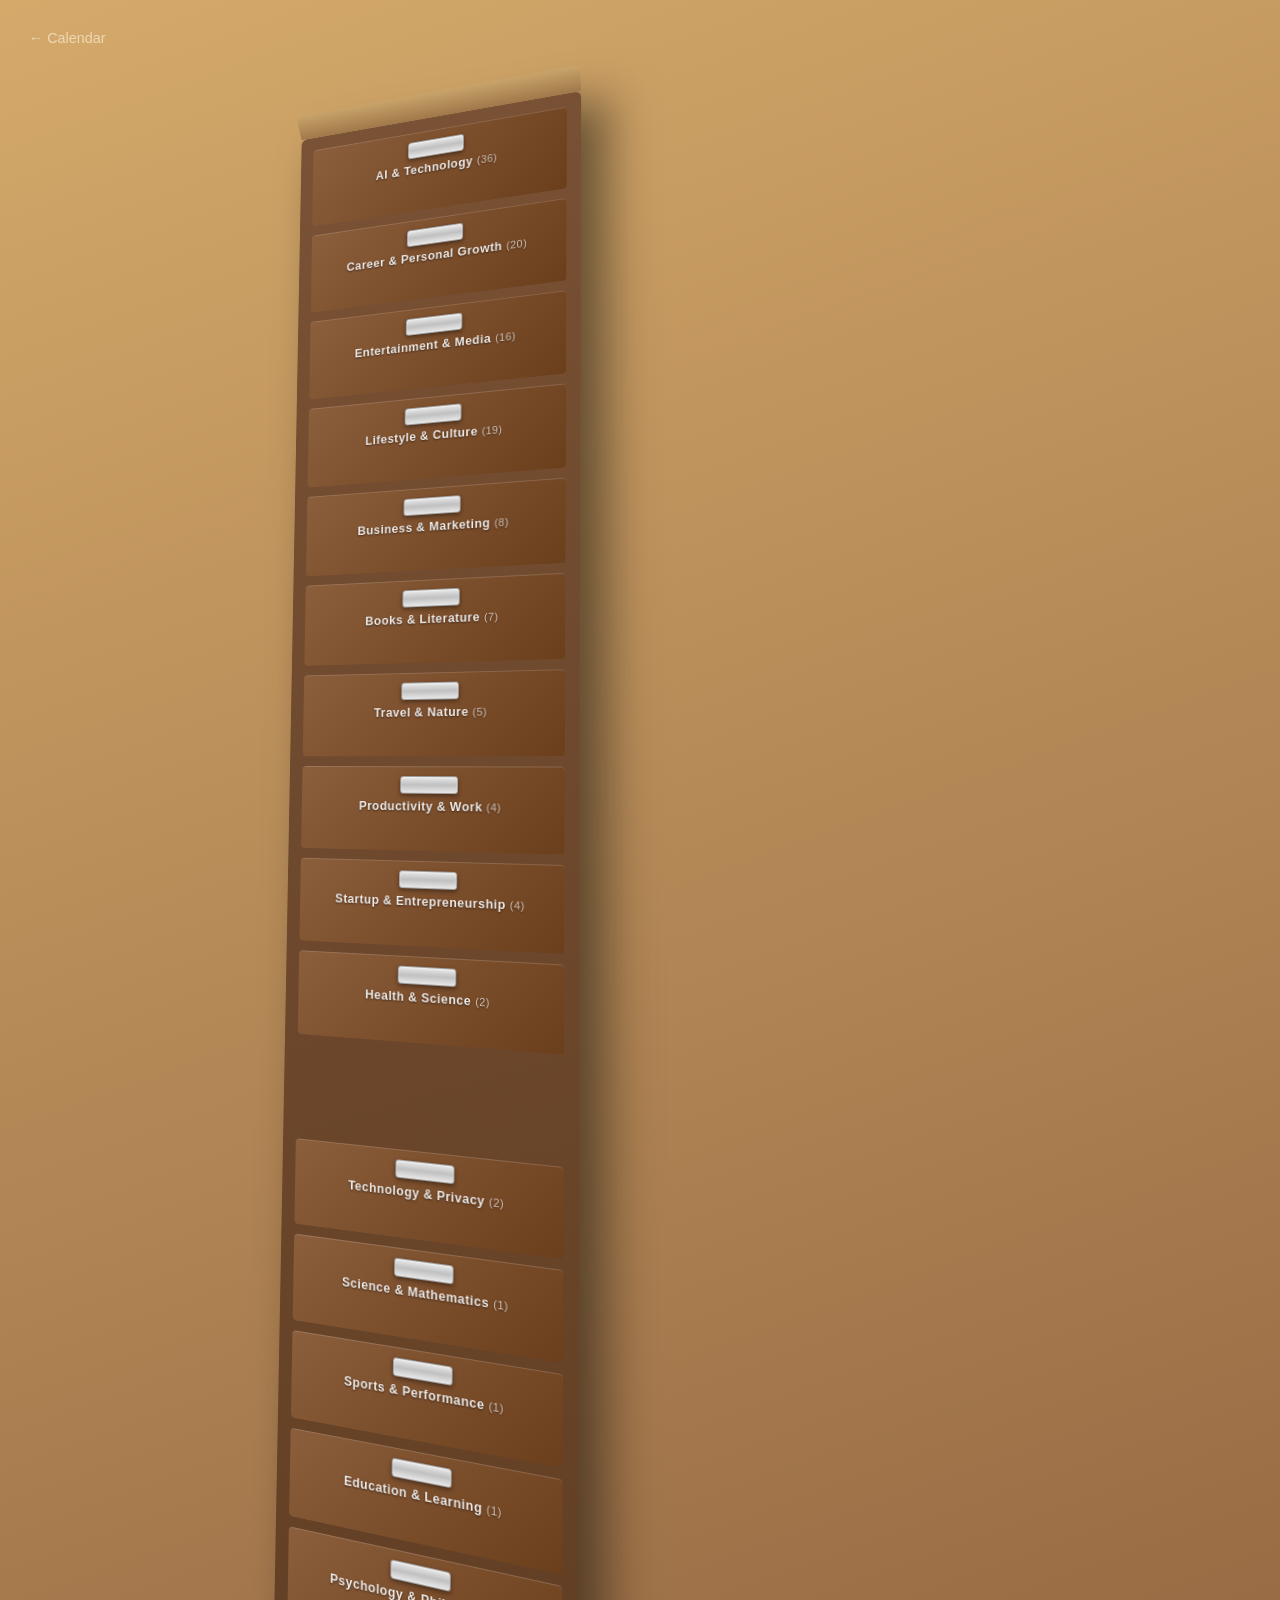
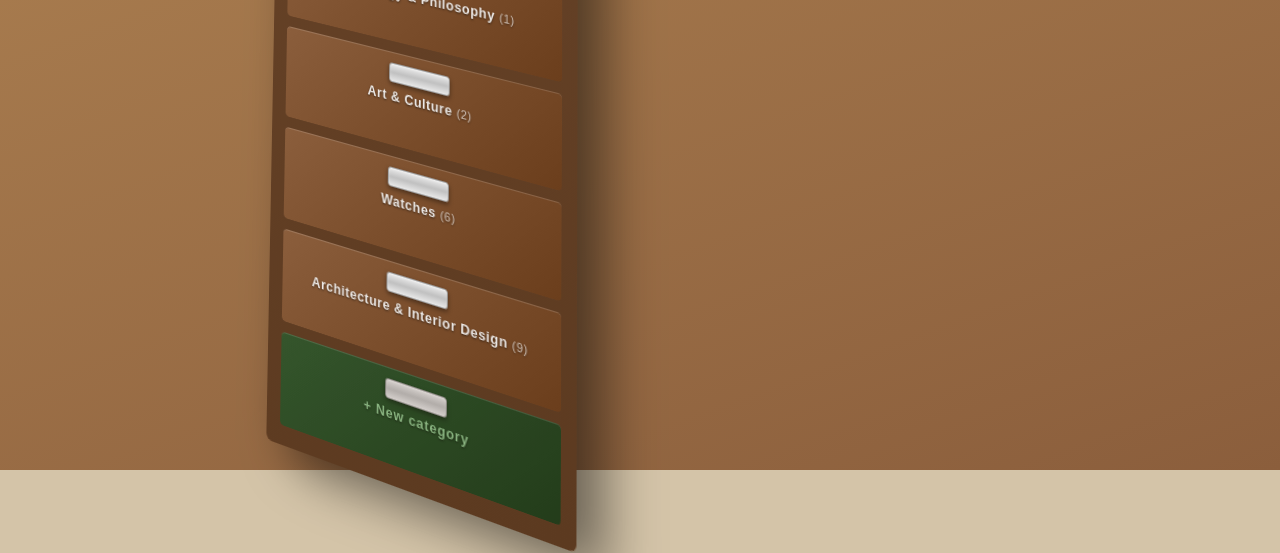
==== categories.html @ a9f4b79a "added 3 new features: new cabinet, cabinet name change, and drag-and-drop cabinets" ====
<!DOCTYPE html>
<html lang="en">
<head>
  <meta charset="UTF-8">
  <meta name="viewport" content="width=device-width, initial-scale=1.0">
  <title>Bookmarks — Categories</title>
  <link rel="stylesheet" href="style.css">
</head>
<body class="categories-view">

  <div class="desk desk--categories">

    <div class="cat-top-bar">
      <a class="cat-back-link" href="index.html">&#8592; Calendar</a>
      <button class="cat-save-btn" id="catSaveBtn" style="display:none">
        &#8681; Save categories.js
      </button>
    </div>

    <div class="cat-layout" id="catLayout">

      <!-- 3D File Cabinet -->
      <div class="cabinet-scene">
        <div class="cabinet" id="cabinet">
          <div class="cabinet-top"></div>
          <!-- Drawers injected by JS -->
        </div>
      </div>

      <!-- Right panel -->
      <div class="cat-panel" id="catPanel">
        <div class="cat-panel-empty" id="catPanelEmpty">&#8592; Select a category</div>
        <div id="catPanelContent" style="display:none">
          <div class="cat-cards" id="catCards"></div>
        </div>
      </div>

    </div>

  </div>

  <script src="categories.js" onerror="window._catLoadError=true"></script>
  <script>
    const CATS = window.BOOKMARK_CATEGORIES || null;

    // ── No data state ─────────────────────────────────────────────────────────
    if (!CATS || window._catLoadError) {
      document.getElementById("catLayout").innerHTML = `
        <div style="display:flex;flex-direction:column;align-items:center;justify-content:center;
                    gap:1rem;color:#F5E6C8;font-family:Georgia,serif;text-align:center;padding:3rem;">
          <div style="font-size:3rem;opacity:0.5;">&#128193;</div>
          <p style="font-size:1.1rem;">No categories found.</p>
          <p style="font-size:0.85rem;font-family:Arial,sans-serif;color:rgba(245,230,200,0.6);">
            Run <code style="background:rgba(0,0,0,0.25);padding:2px 6px;border-radius:3px;">python3 categorize_bookmarks.py</code>
            to generate categories.js
          </p>
        </div>`;
    } else {
      init();
    }

    function init() {
      const cabinet   = document.getElementById("cabinet");
      const panel     = document.getElementById("catPanel");
      const cardsEl   = document.getElementById("catCards");
      const contentEl = document.getElementById("catPanelContent");

      let currentCat = null;
      let dragState  = null; // { type: 'card'|'drawer', sourceCategory, dropSucceeded, [tweetId] }
      let hasMoves   = false;

      const saveBtn = document.getElementById("catSaveBtn");
      saveBtn.addEventListener("click", downloadCategories);

      // ── Update drawer count label ─────────────────────────────────────────────
      function updateDrawerCount(catName) {
        cabinet.querySelectorAll(".drawer").forEach(d => {
          if (d.dataset.cat === catName) {
            const el = d.querySelector(".drawer-count");
            if (el) el.textContent = `(${CATS[catName].length})`;
          }
        });
      }

      // ── Select a category ────────────────────────────────────────────────────
      function selectCategory(cat, clickedDrawer) {
        document.querySelectorAll(".drawer").forEach(d => d.classList.remove("open"));
        clickedDrawer.classList.add("open");
        currentCat = cat;
        panel.classList.add("visible");
        document.getElementById("catPanelEmpty").style.display = "none";
        contentEl.style.display      = "flex";
        contentEl.style.flexDirection = "column";
        renderCards();
      }

      // ── Render all tweet cards ───────────────────────────────────────────────
      function renderCards() {
        const tweets = CATS[currentCat] || [];
        cardsEl.innerHTML = "";
        cardsEl.scrollTop = 0;

        tweets.forEach(tweet => {
          const card = document.createElement("div");
          card.className = "cat-card";
          card.setAttribute("draggable", "true");

          card.addEventListener("dragstart", e => {
            const rect  = card.getBoundingClientRect();
            const scale = 0.25;

            const ghost = document.createElement("div");
            ghost.style.cssText = `position:fixed;top:-9999px;left:0;` +
              `width:${rect.width * scale}px;height:${rect.height * scale}px;` +
              `overflow:hidden;border-radius:6px;border-left:3px solid #C0392B;` +
              `background:#F5F0E8;pointer-events:none;`;
            const ghostInner = card.cloneNode(true);
            ghostInner.style.cssText = `transform:scale(${scale});transform-origin:top left;` +
              `width:${rect.width}px;height:${rect.height}px;`;
            ghost.appendChild(ghostInner);
            document.body.appendChild(ghost);
            e.dataTransfer.setDragImage(ghost, rect.width * scale / 2, rect.height * scale / 2);

            dragState = { type: "card", tweetId: tweet.id, sourceCategory: currentCat, dropSucceeded: false };
            e.dataTransfer.effectAllowed = "move";
            e.dataTransfer.setData("text/plain", tweet.id);

            setTimeout(() => {
              document.body.removeChild(ghost);
              card.style.height   = rect.height + "px";
              card.style.overflow = "hidden";
              card.getBoundingClientRect(); // force reflow
              card.style.transition = "height 0.25s ease, opacity 0.2s ease, padding 0.25s ease";
              card.style.height   = "0";
              card.style.opacity  = "0";
              card.style.padding  = "0";
            }, 0);
          });

          card.addEventListener("dragend", () => {
            cabinet.querySelectorAll(".drawer").forEach(d => d.classList.remove("drag-over"));
            if (dragState && dragState.type === "card" && !dragState.dropSucceeded) {
              const savedScroll = cardsEl.scrollTop;
              renderCards();
              cardsEl.scrollTop = savedScroll;
            }
            dragState = null;
          });

          // Author line
          const author = document.createElement("div");
          author.className = "cat-card-author";
          author.innerHTML =
            `<strong>${escHtml(tweet.author_name)}</strong> &middot; ` +
            `${escHtml(tweet.author_handle)} &middot; ${formatDate(tweet._date)}`;
          card.appendChild(author);

          // Tweet text
          const text = document.createElement("div");
          text.className = "cat-card-text";
          text.textContent = tweet.text;
          card.appendChild(text);

          // Media (images / videos / GIFs)
          if (tweet.images && tweet.images.length > 0) {
            const mediaDiv = document.createElement("div");
            mediaDiv.className = "cat-card-images";

            tweet.images.slice(0, 2).forEach(img => {
              const wrapper = document.createElement("div");
              wrapper.className = "cat-card-media-wrapper";

              if (img.type !== "photo" && img.video_url) {
                const video = document.createElement("video");
                video.src       = img.video_url;
                if (img.url) video.poster = img.url;
                video.muted     = true;
                video.loop      = true;
                video.playsInline = true;
                video.autoplay  = true;
                video.addEventListener("mouseenter", () => { video.muted = false; });
                video.addEventListener("mouseleave", () => { video.muted = true; });
                wrapper.appendChild(video);

                const hint = document.createElement("div");
                hint.className   = "cat-card-video-hint";
                hint.textContent = img.type === "animated_gif"
                  ? "GIF \u25B6 hover for audio"
                  : "\u25B6 hover for audio";
                wrapper.appendChild(hint);
              } else {
                const imgEl = document.createElement("img");
                imgEl.src     = img.url;
                imgEl.alt     = "";
                imgEl.loading = "lazy";
                wrapper.appendChild(imgEl);
              }

              mediaDiv.appendChild(wrapper);
            });

            card.appendChild(mediaDiv);
          }

          // Footer: stats + link
          const footer = document.createElement("div");
          footer.className = "cat-card-footer";

          const stats = document.createElement("span");
          stats.textContent =
            `\u2665 ${(tweet.like_count || 0).toLocaleString()}  ` +
            `\uD83D\uDD16 ${(tweet.bookmark_count || 0).toLocaleString()}`;

          const link = document.createElement("a");
          link.className   = "cat-card-link";
          link.href        = tweet.url;
          link.target      = "_blank";
          link.rel         = "noopener noreferrer";
          link.textContent = "View on X \u2192";

          footer.appendChild(stats);
          footer.appendChild(link);
          card.appendChild(footer);
          cardsEl.appendChild(card);
        });
      }

      // ── Attach dblclick rename listener to a drawer label ────────────────────
      function attachLabelListeners(labelEl, drawer) {
        labelEl.addEventListener("dblclick", e => {
          e.stopPropagation();

          const input = document.createElement("input");
          input.className = "drawer-label-input";
          input.value = drawer.dataset.cat;
          labelEl.replaceWith(input);
          input.focus();
          input.select();

          let confirmed = false;

          function confirm() {
            if (confirmed) return;
            const newName = input.value.trim();
            if (!newName || newName === drawer.dataset.cat) { cancel(); return; }
            if (CATS[newName] !== undefined) {
              // Duplicate — shake and stay in edit mode
              input.style.animation = "none";
              input.getBoundingClientRect(); // force reflow to restart animation
              input.style.animation = "shake 0.3s ease";
              return;
            }
            confirmed = true;

            const oldName = drawer.dataset.cat;
            CATS[newName] = CATS[oldName];
            delete CATS[oldName];
            if (currentCat === oldName) currentCat = newName;
            drawer.dataset.cat = newName;

            const newLabel = document.createElement("div");
            newLabel.className = "drawer-label";
            newLabel.textContent = newName;
            const newCount = document.createElement("span");
            newCount.className = "drawer-count";
            newCount.textContent = `(${CATS[newName].length})`;
            newLabel.appendChild(newCount);
            input.replaceWith(newLabel);
            attachLabelListeners(newLabel, drawer);

            if (!hasMoves) { hasMoves = true; saveBtn.style.display = ""; }
          }

          function cancel() {
            if (confirmed) return;
            input.replaceWith(labelEl);
          }

          input.addEventListener("keydown", e => {
            if (e.key === "Enter")  { e.preventDefault(); confirm(); }
            if (e.key === "Escape") { e.preventDefault(); cancel(); }
          });
          input.addEventListener("blur", cancel);
        });
      }

      // ── Build a real drawer DOM node with all event listeners ─────────────────
      function buildDrawer(cat) {
        const drawer = document.createElement("div");
        drawer.className  = "drawer";
        drawer.dataset.cat = cat;

        const front = document.createElement("div");
        front.className = "drawer-front";

        const handle = document.createElement("div");
        handle.className = "drawer-handle";
        handle.setAttribute("draggable", "true");

        const label = document.createElement("div");
        label.className  = "drawer-label";
        label.textContent = cat;

        const countEl = document.createElement("span");
        countEl.className   = "drawer-count";
        countEl.textContent = `(${CATS[cat].length})`;
        label.appendChild(countEl);

        front.appendChild(handle);
        front.appendChild(label);

        const inner = document.createElement("div");
        inner.className = "drawer-inner";

        drawer.appendChild(front);
        drawer.appendChild(inner);

        // Click opens panel (ignore clicks that originate on the handle)
        drawer.addEventListener("click", e => {
          if (e.target === handle) return;
          selectCategory(drawer.dataset.cat, drawer);
        });

        // ── Handle drag: initiate drawer merge ──
        handle.addEventListener("dragstart", e => {
          e.stopPropagation();
          dragState = { type: "drawer", sourceCategory: drawer.dataset.cat, dropSucceeded: false };
          e.dataTransfer.effectAllowed = "move";
          e.dataTransfer.setData("text/plain", drawer.dataset.cat);
        });

        handle.addEventListener("dragend", () => {
          cabinet.querySelectorAll(".drawer").forEach(d => d.classList.remove("drag-over"));
          dragState = null;
        });

        // ── Dragover: highlight target (card refile or drawer merge) ──
        drawer.addEventListener("dragover", e => {
          if (!dragState) return;
          if (drawer.classList.contains("drawer-add")) return;
          if (dragState.sourceCategory === drawer.dataset.cat) return;
          e.preventDefault();
          e.dataTransfer.dropEffect = "move";
          drawer.classList.add("drag-over");
        });

        drawer.addEventListener("dragleave", e => {
          if (!drawer.contains(e.relatedTarget)) {
            drawer.classList.remove("drag-over");
          }
        });

        // ── Drop: handle both card refile and drawer merge ──
        drawer.addEventListener("drop", e => {
          e.preventDefault();
          drawer.classList.remove("drag-over");
          if (!dragState) return;
          if (drawer.classList.contains("drawer-add")) return;
          const targetCat = drawer.dataset.cat;
          if (dragState.sourceCategory === targetCat) return;

          if (dragState.type === "drawer") {
            // ── Drawer merge ──────────────────────────────────────────────────
            dragState.dropSucceeded = true;
            const src = dragState.sourceCategory;

            CATS[targetCat].push(...CATS[src]);
            CATS[targetCat].sort((a, b) => (b.like_count || 0) - (a.like_count || 0));
            delete CATS[src];

            // Remove source drawer from DOM
            cabinet.querySelectorAll(".drawer").forEach(d => {
              if (d.dataset.cat === src) d.remove();
            });

            updateDrawerCount(targetCat);

            if (currentCat === src) {
              selectCategory(targetCat, drawer);
            } else if (currentCat === targetCat) {
              renderCards();
            }

            if (!hasMoves) { hasMoves = true; saveBtn.style.display = ""; }
            return;
          }

          // ── Card refile ───────────────────────────────────────────────────
          dragState.dropSucceeded = true;
          if (!hasMoves) { hasMoves = true; saveBtn.style.display = ""; }

          const { tweetId, sourceCategory } = dragState;

          const srcIdx = CATS[sourceCategory].findIndex(t => t.id === tweetId);
          if (srcIdx === -1) return;
          const [tweet] = CATS[sourceCategory].splice(srcIdx, 1);

          const insertIdx = CATS[targetCat].findIndex(t => (t.like_count || 0) < (tweet.like_count || 0));
          if (insertIdx === -1) {
            CATS[targetCat].push(tweet);
          } else {
            CATS[targetCat].splice(insertIdx, 0, tweet);
          }

          updateDrawerCount(sourceCategory);
          updateDrawerCount(targetCat);

          if (currentCat === sourceCategory) {
            if (CATS[sourceCategory].length === 0) {
              panel.classList.remove("visible");
              document.getElementById("catPanelEmpty").style.display = "";
              contentEl.style.display = "none";
              currentCat = null;
              cabinet.querySelectorAll(".drawer").forEach(d => d.classList.remove("open"));
            } else {
              const savedScroll = cardsEl.scrollTop;
              renderCards();
              cardsEl.scrollTop = savedScroll;
            }
          }
        });

        // Rename on double-click
        attachLabelListeners(label, drawer);

        return drawer;
      }

      // ── Activate a + drawer into editing mode ─────────────────────────────────
      function activateAddDrawer(drawer) {
        const front         = drawer.querySelector(".drawer-front");
        const existingLabel = front.querySelector(".drawer-label");

        const input = document.createElement("input");
        input.className   = "drawer-label-input";
        input.placeholder = "Category name\u2026";
        existingLabel.replaceWith(input);

        // Append a fresh + drawer below so there's always one at the bottom
        createAddDrawer();

        input.focus();

        let done = false;

        function confirmAdd() {
          if (done) return;
          const name = input.value.trim();
          if (!name) { cancelAdd(); return; }
          if (CATS[name] !== undefined) {
            input.style.animation = "none";
            input.getBoundingClientRect();
            input.style.animation = "shake 0.3s ease";
            return;
          }
          done = true;
          CATS[name] = [];
          const realDrawer = buildDrawer(name);
          cabinet.insertBefore(realDrawer, drawer);
          drawer.remove();
          if (!hasMoves) { hasMoves = true; saveBtn.style.display = ""; }
        }

        function cancelAdd() {
          if (done) return;
          done = true;
          drawer.remove();
          // The fresh + drawer appended above remains as the sole + at the bottom
        }

        input.addEventListener("keydown", e => {
          if (e.key === "Enter")  { e.preventDefault(); confirmAdd(); }
          if (e.key === "Escape") { e.preventDefault(); cancelAdd(); }
        });
        input.addEventListener("blur", () => {
          if (input.value.trim() === "") cancelAdd();
          // Non-empty blur keeps editing state alive
        });
      }

      // ── Create a + drawer and append to cabinet ───────────────────────────────
      function createAddDrawer() {
        const drawer = document.createElement("div");
        drawer.className = "drawer drawer-add";

        const front = document.createElement("div");
        front.className = "drawer-front";

        const handle = document.createElement("div");
        handle.className = "drawer-handle";

        const label = document.createElement("div");
        label.className   = "drawer-label";
        label.textContent = "+ New category";

        front.appendChild(handle);
        front.appendChild(label);

        const inner = document.createElement("div");
        drawer.appendChild(front);
        drawer.appendChild(inner);

        cabinet.appendChild(drawer);

        drawer.addEventListener("click", () => activateAddDrawer(drawer));
        return drawer;
      }

      // ── Build all initial drawers ─────────────────────────────────────────────
      Object.keys(CATS).forEach(cat => {
        cabinet.appendChild(buildDrawer(cat));
      });

      // ── Add the initial + drawer at the bottom ────────────────────────────────
      createAddDrawer();

    } // end init()

    // ── Download categories.js ────────────────────────────────────────────────
    function downloadCategories() {
      const json    = JSON.stringify(CATS, null, 2);
      const content = "// Auto-generated by categorize_bookmarks.py \u2014 do not edit manually.\nwindow.BOOKMARK_CATEGORIES = " + json + ";\n";
      const blob    = new Blob([content], { type: "application/javascript" });
      const url     = URL.createObjectURL(blob);
      const a       = document.createElement("a");
      a.href     = url;
      a.download = "categories.js";
      a.click();
      URL.revokeObjectURL(url);
    }

    // ── Utilities ─────────────────────────────────────────────────────────────
    function escHtml(str) {
      return String(str)
        .replace(/&/g, "&amp;")
        .replace(/</g, "&lt;")
        .replace(/>/g, "&gt;")
        .replace(/"/g, "&quot;");
    }

    function formatDate(dateStr) {
      if (!dateStr) return "";
      const [y, m, d] = dateStr.split("-").map(Number);
      return new Date(y, m - 1, d).toLocaleDateString("en-US", {
        month: "short", day: "numeric", year: "numeric"
      });
    }
  </script>

</body>
</html>
---- style.css ----
:root {
  --bg-page:        #D4C4A8;
  --bg-calendar:    #F5F0E8;
  --header-red:     #C0392B;
  --tile-normal:    #F5E6C8;
  --tile-hover:     #E8943A;
  --separator-gold: #D4A843;
  --text-primary:   #3D2B1F;
  --text-light:     #FFFFFF;
  --text-muted:     #8B7355;
}

*, *::before, *::after {
  box-sizing: border-box;
  margin: 0;
  padding: 0;
}

body {
  background-color: var(--bg-page);
  font-family: Georgia, 'Times New Roman', Times, serif;
  color: var(--text-primary);
  padding: 2rem;
  min-height: 100vh;
}

/* ── Desk view overrides (index.html only) ── */
body.desk-view {
  padding: 0;
  overflow: hidden;
  height: 100vh;
}

.desk {
  width: 100%;
  height: 100vh;
  background: linear-gradient(160deg, #D4A96A 0%, #8B5E3C 100%);
  display: flex;
  flex-direction: column;
  align-items: center;
  justify-content: center;
  gap: 1.5rem;
}

/* ── 3D perspective container ── */
.calendar-scene {
  perspective: 900px;
  perspective-origin: 50% -20%;
}

/* ── Tilted calendar face ── */
.calendar-face {
  transform: rotateX(18deg);
  transform-origin: bottom center;
  position: relative;
  width: 560px;
  box-shadow: 0 40px 80px rgba(0,0,0,0.45), 0 8px 20px rgba(0,0,0,0.3);
  border-radius: 4px 4px 8px 8px;
}

/* Desk shadow beneath card */
.calendar-face::after {
  content: '';
  position: absolute;
  bottom: -30px;
  left: 5%;
  width: 90%;
  height: 30px;
  background: radial-gradient(ellipse, rgba(0,0,0,0.35) 0%, transparent 70%);
  filter: blur(8px);
  pointer-events: none;
}

/* ── Month navigation ── */
.month-nav {
  display: flex;
  align-items: center;
  gap: 2rem;
  color: #F5E6C8;
  font-family: Georgia, serif;
  font-size: 1.1rem;
  letter-spacing: 0.04em;
}

.month-nav button {
  background: none;
  border: none;
  color: #F5E6C8;
  font-size: 1.8rem;
  cursor: pointer;
  opacity: 0.8;
  transition: opacity 0.15s;
  line-height: 1;
  padding: 0 0.25rem;
}

.month-nav button:hover {
  opacity: 1;
}

/* ── Page title ── */
.page-title {
  text-align: center;
  color: var(--header-red);
  font-size: 2.2rem;
  font-weight: bold;
  letter-spacing: 0.03em;
  margin-bottom: 2rem;
}

/* ── 12-month grid ── */
.calendar-grid {
  display: grid;
  grid-template-columns: repeat(4, 1fr);
  gap: 1.5rem;
  max-width: 1200px;
  margin: 0 auto;
}

@media (max-width: 900px) {
  .calendar-grid {
    grid-template-columns: repeat(3, 1fr);
  }
}

@media (max-width: 600px) {
  .calendar-grid {
    grid-template-columns: repeat(2, 1fr);
  }
}

/* ── Month card ── */
.month-card {
  background-color: var(--bg-calendar);
  border-radius: 4px 4px 6px 6px;
  box-shadow: 0 2px 8px rgba(61, 43, 31, 0.18), 0 1px 3px rgba(61, 43, 31, 0.12);
  display: flex;
  flex-direction: column;
}

/* ── Spiral rings strip ── */
.month-rings {
  background-color: var(--bg-page);
  display: flex;
  justify-content: space-evenly;
  align-items: center;
  padding: 10px 12px;
  border-radius: 4px 4px 0 0;
}

.month-rings svg {
  flex-shrink: 0;
}

/* ── Month header ── */
.month-header {
  background-color: var(--header-red);
  color: var(--text-light);
  text-align: center;
  padding: 12px 4px;
  font-size: 1.4rem;
  font-weight: bold;
  letter-spacing: 0.06em;
  text-transform: uppercase;
}

/* ── Day-of-week row ── */
.dow-row {
  display: grid;
  grid-template-columns: repeat(7, 1fr);
  padding: 6px 4px 4px;
  border-bottom: 1.5px solid var(--separator-gold);
}

.dow-cell {
  text-align: center;
  font-size: 0.78rem;
  font-weight: bold;
  color: var(--text-muted);
  font-family: Arial, Helvetica, sans-serif;
  text-transform: uppercase;
  letter-spacing: 0.04em;
  padding: 3px 0;
}

/* ── Week rows ── */
.week-row {
  position: relative;
  display: grid;
  grid-template-columns: repeat(7, 1fr);
  gap: 3px;
  padding: 3px;
  border-top: 1.5px solid var(--separator-gold);
}

.week-row:first-of-type {
  border-top: none;
}

/* ── Day tiles ── */
.day-tile {
  position: relative;
  aspect-ratio: 1;
  background-color: var(--tile-normal);
  display: flex;
  flex-direction: column;
  align-items: center;
  justify-content: center;
  text-decoration: none;
  color: var(--text-primary);
  font-size: 1.1rem;
  font-family: Arial, Helvetica, sans-serif;
  border-radius: 2px;
  cursor: pointer;
  transition: background-color 0.18s ease, transform 0.12s ease, color 0.18s ease;
  -webkit-user-select: none;
  user-select: none;
}

.day-tile:not(.empty):hover {
  background-color: var(--tile-hover);
  color: var(--text-light);
  transform: scale(1.05);
  z-index: 1;
}

.day-tile:not(.empty):hover .bookmark-dot {
  background-color: var(--text-light);
}

.day-tile.today {
  background-color: var(--header-red);
  color: var(--text-light);
  font-weight: bold;
}

.day-tile.today .bookmark-dot {
  background-color: var(--text-light);
}

.day-tile.empty {
  background-color: transparent;
  pointer-events: none;
  cursor: default;
}

/* ── Bookmark density shading ── */
.day-tile.density-low {
  background-color: #E8D49A;
}

.day-tile.density-mid {
  background-color: #C9A84C;
}

.day-tile.density-high {
  background-color: #8B6914;
  color: var(--text-light);
}

/* ── Notification indicators ── */
.new-badge {
  position: absolute;
  top: 3px;
  right: 3px;
  background-color: var(--header-red);
  color: var(--text-light);
  font-size: 0.52rem;
  font-family: Arial, Helvetica, sans-serif;
  font-weight: bold;
  padding: 1px 3px;
  border-radius: 5px;
  line-height: 1.3;
  pointer-events: none;
  white-space: nowrap;
}

.seen-check {
  position: absolute;
  top: 3px;
  right: 4px;
  color: #27AE60;
  font-size: 0.65rem;
  font-family: Arial, Helvetica, sans-serif;
  font-weight: bold;
  pointer-events: none;
  line-height: 1;
}

/* Invert indicator colors on hover and today tiles */
.day-tile:not(.empty):hover .new-badge {
  background-color: var(--text-light);
  color: var(--header-red);
}

.day-tile:not(.empty):hover .seen-check,
.day-tile.today .seen-check {
  color: var(--text-light);
}

/* ── Bookmark dot ── */
.bookmark-dot {
  width: 4px;
  height: 4px;
  border-radius: 50%;
  background-color: var(--tile-hover);
  position: absolute;
  bottom: 3px;
  left: 50%;
  transform: translateX(-50%);
}

/* ══════════════════════════════════════
   Day view — stacked pages layout
   ══════════════════════════════════════ */

body.day-view {
  padding: 0;
  min-height: 100vh;
  overflow-y: auto;
}

/* Override .desk fixed height for day page */
.desk--day {
  height: auto;
  min-height: 100vh;
  padding: 0;
  gap: 0.75rem;
  position: relative; /* anchor for absolutely-positioned top bar */
}

/* ── Top bar: absolutely anchored to far left, out of flow ── */
.day-top-bar {
  position: absolute;
  top: 1.8rem;
  left: 1.8rem;
  display: flex;
  flex-direction: column;
  align-items: flex-start;
  gap: 0.5rem;
  max-width: 220px;
  z-index: 5;
}

.day-back-link {
  color: rgba(245, 230, 200, 0.8);
  font-family: Arial, Helvetica, sans-serif;
  font-size: 0.9rem;
  text-decoration: none;
  transition: color 0.15s;
}

.day-back-link:hover {
  color: #F5E6C8;
  text-decoration: underline;
}

.day-info {
  display: flex;
  flex-direction: column;
  align-items: flex-start;
  gap: 0.2rem;
}

.day-title {
  color: #F5E6C8;
  font-family: Georgia, serif;
  font-size: 1rem;
  letter-spacing: 0.03em;
  line-height: 1.35;
}

.day-count {
  color: rgba(245, 230, 200, 0.6);
  font-family: Arial, Helvetica, sans-serif;
  font-size: 0.8rem;
}

/* ── Stack row: arrows + page scene ── */
.stack-row {
  display: flex;
  align-items: center;
  gap: 1.5rem;
}

.stack-nav-btn {
  background: none;
  border: none;
  color: #F5E6C8;
  font-size: 2.5rem;
  cursor: pointer;
  opacity: 0.75;
  transition: opacity 0.15s;
  line-height: 1;
  padding: 0;
  flex-shrink: 0;
  position: relative;
  z-index: 20;
}

.stack-nav-btn:hover    { opacity: 1; }
.stack-nav-btn:focus    { outline: none; }
.stack-nav-btn:disabled { opacity: 0.2; cursor: default; }

/* ── Page scene container ── */
.page-scene {
  position: relative;
  width: 740px;
  height: 760px;
  overflow: visible;
  flex-shrink: 0;
}

/* ── Base page ── */
.page {
  position: absolute;
  width: 560px;
  height: 720px;
  border-radius: 6px 6px 4px 4px;
  right: 20px;
  top: 10px;
}

/* Subtle text-line decoration on back pages */
.page-back-1,
.page-back-2,
.page-back-3 {
  background-image: repeating-linear-gradient(
    transparent 0px,
    transparent 13px,
    rgba(255, 255, 255, 0.09) 13px,
    rgba(255, 255, 255, 0.09) 15px
  );
  background-position: 0 40px;
}

.page-back-3 {
  background-color: #5C1F10;
  transform: rotate(-15deg);
  transform-origin: bottom center;
  z-index: 1;
  box-shadow: 2px 6px 16px rgba(0, 0, 0, 0.35);
}

.page-back-2 {
  background-color: #8B3020;
  transform: rotate(-9deg);
  transform-origin: bottom center;
  z-index: 2;
  box-shadow: 2px 6px 16px rgba(0, 0, 0, 0.3);
}

.page-back-1 {
  background-color: #B84030;
  transform: rotate(-4deg);
  transform-origin: bottom center;
  z-index: 3;
  box-shadow: 2px 6px 16px rgba(0, 0, 0, 0.25);
}

/* ── Front page (active tweet) ── */
.page-front {
  background-color: #F5F0E8;
  z-index: 10;
  padding: 1.8rem 2rem;
  box-shadow: 0 16px 48px rgba(0, 0, 0, 0.45), 0 4px 16px rgba(0, 0, 0, 0.25);
  display: flex;
  flex-direction: column;
  overflow-y: auto;
}

/* ── Slide animations ── */
.page-front.slide-out-left  { animation: slideOutLeft  0.2s ease forwards; }
.page-front.slide-out-right { animation: slideOutRight 0.2s ease forwards; }
.page-front.slide-in-right  { animation: slideInRight  0.22s ease forwards; }
.page-front.slide-in-left   { animation: slideInLeft   0.22s ease forwards; }

@keyframes slideOutLeft  { to   { opacity: 0; transform: translateX(-28px); } }
@keyframes slideOutRight { to   { opacity: 0; transform: translateX(28px);  } }
@keyframes slideInRight  { from { opacity: 0; transform: translateX(28px);  } to { opacity: 1; transform: none; } }
@keyframes slideInLeft   { from { opacity: 0; transform: translateX(-28px); } to { opacity: 1; transform: none; } }

/* ── Tweet content ── */
.tweet-header {
  display: flex;
  justify-content: space-between;
  align-items: flex-start;
  padding-bottom: 0.7rem;
  margin-bottom: 0.7rem;
  border-bottom: 2px solid var(--separator-gold);
  flex-shrink: 0;
}

.tweet-author-name {
  font-size: 0.92rem;
  font-weight: bold;
  color: var(--text-primary);
  font-family: Georgia, serif;
}

.tweet-author-handle {
  font-size: 0.76rem;
  color: var(--text-muted);
  font-family: Arial, Helvetica, sans-serif;
  margin-top: 2px;
}

.tweet-time {
  font-size: 0.7rem;
  color: var(--text-muted);
  font-family: Arial, Helvetica, sans-serif;
  text-align: right;
  white-space: nowrap;
  margin-left: 1rem;
  flex-shrink: 0;
  line-height: 1.4;
}

.tweet-body {
  flex: 1;
  font-size: 0.9rem;
  line-height: 1.7;
  color: var(--text-primary);
  font-family: Georgia, serif;
  overflow-y: auto;
  margin-bottom: 0.7rem;
}

.tweet-body p {
  margin-bottom: 0.45rem;
}

.tweet-body p:last-child {
  margin-bottom: 0;
}

/* ── Tweet images ── */
.tweet-images {
  display: flex;
  flex-wrap: wrap;
  gap: 4px;
  margin-bottom: 0.7rem;
  flex-shrink: 0;
  border-radius: 6px;
  overflow: hidden;
}

.tweet-image-wrapper {
  position: relative;
  flex: 1 1 45%;
  min-width: 80px;
  max-height: 280px;
  overflow: hidden;
  background-color: var(--bg-page);
}

/* Single image: full width */
.tweet-images:has(.tweet-image-wrapper:only-child) .tweet-image-wrapper {
  flex: 1 1 100%;
  max-height: 420px;
}

.tweet-image {
  width: 100%;
  height: 100%;
  object-fit: cover;
  display: block;
}

.tweet-image-label {
  position: absolute;
  bottom: 5px;
  left: 5px;
  background: rgba(0, 0, 0, 0.6);
  color: #fff;
  font-size: 0.68rem;
  font-family: Arial, Helvetica, sans-serif;
  padding: 2px 6px;
  border-radius: 3px;
  pointer-events: none;
}

.tweet-video {
  width: 100%;
  height: 100%;
  object-fit: cover;
  display: block;
  cursor: pointer;
}

/* Play hint — fades out when video is hovered */
.tweet-video-hint {
  position: absolute;
  bottom: 5px;
  left: 5px;
  background: rgba(0, 0, 0, 0.55);
  color: #fff;
  font-size: 0.72rem;
  font-family: Arial, Helvetica, sans-serif;
  padding: 2px 8px;
  border-radius: 3px;
  pointer-events: none;
  transition: opacity 0.2s;
}

.tweet-image-wrapper:hover .tweet-video-hint {
  opacity: 0;
}

.tweet-footer {
  display: flex;
  justify-content: space-between;
  align-items: center;
  padding-top: 0.7rem;
  border-top: 1px solid var(--separator-gold);
  flex-shrink: 0;
}

.tweet-stats-line {
  font-family: Arial, Helvetica, sans-serif;
  font-size: 0.78rem;
  color: var(--text-muted);
  letter-spacing: 0.02em;
}

.tweet-view-link {
  font-family: Arial, Helvetica, sans-serif;
  font-size: 0.82rem;
  color: var(--header-red);
  text-decoration: none;
  transition: color 0.15s;
}

.tweet-view-link:hover {
  color: var(--tile-hover);
  text-decoration: underline;
}

/* ── Page counter ── */
.page-counter {
  color: rgba(245, 230, 200, 0.65);
  font-family: Arial, Helvetica, sans-serif;
  font-size: 0.85rem;
  letter-spacing: 0.08em;
}

/* ══════════════════════════════════════
   Day detail page styles
   ══════════════════════════════════════ */

.day-page {
  max-width: 700px;
  margin: 0 auto;
}

.back-link {
  display: inline-block;
  color: var(--header-red);
  text-decoration: none;
  font-size: 0.95rem;
  margin-bottom: 1.5rem;
  font-family: Arial, Helvetica, sans-serif;
  transition: color 0.15s ease;
}

.back-link:hover {
  color: var(--tile-hover);
  text-decoration: underline;
}

.day-heading {
  font-size: 1.8rem;
  color: var(--text-primary);
  border-bottom: 2.5px solid var(--separator-gold);
  padding-bottom: 0.5rem;
  margin-bottom: 1.5rem;
}

.day-heading span {
  color: var(--header-red);
}

.bookmark-count {
  font-family: Arial, Helvetica, sans-serif;
  font-size: 0.9rem;
  color: var(--text-muted);
  margin-bottom: 1.5rem;
}

/* ── Bookmark cards ── */
.bookmark-card {
  background-color: var(--bg-calendar);
  border-left: 4px solid var(--header-red);
  border-radius: 4px;
  padding: 1rem 1.2rem;
  margin-bottom: 1rem;
  box-shadow: 0 1px 4px rgba(61, 43, 31, 0.12);
}

.bookmark-text {
  font-size: 1rem;
  line-height: 1.55;
  color: var(--text-primary);
  margin-bottom: 0.6rem;
}

.bookmark-text p {
  margin-bottom: 0.35rem;
}

.bookmark-text p:last-child {
  margin-bottom: 0;
}

.bookmark-meta {
  font-family: Arial, Helvetica, sans-serif;
  font-size: 0.82rem;
  color: var(--text-muted);
  margin-bottom: 0.5rem;
}

.bookmark-stats {
  font-family: Arial, Helvetica, sans-serif;
  font-size: 0.82rem;
  color: var(--text-muted);
  margin-bottom: 0.5rem;
  letter-spacing: 0.02em;
}

.bookmark-link {
  font-family: Arial, Helvetica, sans-serif;
  font-size: 0.85rem;
  color: var(--header-red);
  text-decoration: none;
  transition: color 0.15s ease;
}

.bookmark-link:hover {
  color: var(--tile-hover);
  text-decoration: underline;
}

/* ══════════════════════════════════════
   Categories page — file cabinet UI
   ══════════════════════════════════════ */

body.categories-view {
  padding: 0;
  min-height: 100vh;
  overflow-y: auto;
}

.desk--categories {
  height: auto;
  min-height: 100vh;
  padding: 0;
  gap: 0;
  position: relative;
  display: flex;
  flex-direction: row;
  align-items: center;
  justify-content: center;
}

/* ── Categories top bar (same pattern as day.html) ── */
.cat-top-bar {
  position: absolute;
  top: 1.8rem;
  left: 1.8rem;
  z-index: 5;
}

.cat-back-link {
  color: rgba(245, 230, 200, 0.8);
  font-family: Arial, Helvetica, sans-serif;
  font-size: 0.9rem;
  text-decoration: none;
  transition: color 0.15s;
}

.cat-back-link:hover {
  color: #F5E6C8;
  text-decoration: underline;
}

.cat-save-btn {
  display: block;
  margin-top: 0.5rem;
  background: none;
  border: 1px solid rgba(245, 230, 200, 0.35);
  border-radius: 4px;
  color: rgba(245, 230, 200, 0.75);
  font-family: Arial, Helvetica, sans-serif;
  font-size: 0.78rem;
  padding: 0.3rem 0.65rem;
  cursor: pointer;
  transition: color 0.15s, border-color 0.15s, background 0.15s;
  text-align: left;
}

.cat-save-btn:hover {
  color: #F5E6C8;
  border-color: rgba(245, 230, 200, 0.7);
  background: rgba(255, 255, 255, 0.08);
}

/* ── Add-cabinet drawer ── */
.drawer.drawer-add .drawer-front {
  background: linear-gradient(135deg, #2D5A2D, #1A3D1A);
  opacity: 0.85;
  transition: opacity 0.15s;
}
.drawer.drawer-add:hover .drawer-front {
  opacity: 1;
}
.drawer.drawer-add .drawer-label {
  color: rgba(160, 220, 160, 0.9);
  letter-spacing: 0.06em;
}

/* ── Inline label input (add + rename) ── */
.drawer-label-input {
  width: calc(100% - 16px);
  background: rgba(0, 0, 0, 0.35);
  border: 1px solid rgba(255, 255, 255, 0.4);
  border-radius: 3px;
  color: #fff;
  font-family: Arial, Helvetica, sans-serif;
  font-size: 0.78rem;
  font-weight: bold;
  letter-spacing: 0.04em;
  padding: 2px 5px;
  outline: none;
  text-align: center;
}

/* ── Drawer handle as drag grip ── */
.drawer-handle {
  cursor: grab;
}
.drawer-handle:active {
  cursor: grabbing;
}

/* ── Shake animation for duplicate category name ── */
@keyframes shake {
  0%, 100% { transform: translateX(0); }
  25%       { transform: translateX(-4px); }
  75%       { transform: translateX(4px); }
}

/* ── Main layout: cabinet + panel ── */
.cat-layout {
  display: flex;
  flex-direction: row;
  align-items: flex-start;
  gap: 3rem;
  padding: 5rem 2rem 3rem;
}

/* ── 3D Cabinet scene ── */
.cabinet-scene {
  perspective: 900px;
  perspective-origin: 40% 35%;
  flex-shrink: 0;
}

.cabinet {
  width: 300px;
  background: linear-gradient(160deg, #7A5235, #5C3A20);
  padding: 14px 14px 18px;
  transform: rotateY(-14deg) rotateX(3deg);
  transform-style: preserve-3d;
  border-radius: 6px;
  box-shadow: 24px 12px 48px rgba(0, 0, 0, 0.5);
  position: relative;
}

.cabinet-top {
  position: absolute;
  top: -22px;
  left: 0;
  right: 0;
  height: 22px;
  background: linear-gradient(to bottom, #C8A46A, #A0784A);
  transform: rotateX(-55deg);
  transform-origin: bottom;
  border-radius: 6px 6px 0 0;
}

/* ── Drawers ── */
.drawer {
  height: 86px;
  margin-bottom: 10px;
  cursor: pointer;
  transition: transform 0.4s cubic-bezier(0.34, 1.1, 0.64, 1);
  transform-style: preserve-3d;
  transform-origin: top center;
  position: relative;
  border-radius: 4px;
  overflow: hidden;
}

.drawer:last-child {
  margin-bottom: 0;
}

.drawer.open {
  transform: translateZ(72px) translateY(-6px);
}

.drawer-front {
  background: linear-gradient(135deg, #8B5E3C, #6B3E1C);
  position: absolute;
  inset: 0;
  border-radius: 4px;
  box-shadow: inset 0 1px 0 rgba(255, 255, 255, 0.15), 0 2px 6px rgba(0, 0, 0, 0.3);
  display: flex;
  flex-direction: column;
  align-items: center;
  justify-content: flex-start;
  padding-top: 10px;
}

.drawer-handle {
  width: 60px;
  height: 18px;
  background: linear-gradient(to bottom, #E8E8E8, #C0C0C0, #E8E8E8);
  border-radius: 3px;
  border: 1px solid #A0A0A0;
  box-shadow: 0 2px 4px rgba(0, 0, 0, 0.4), inset 0 1px 2px rgba(255, 255, 255, 0.5);
  margin-bottom: 6px;
}

.drawer-label {
  font-family: Arial, Helvetica, sans-serif;
  font-size: 0.78rem;
  font-weight: bold;
  letter-spacing: 0.04em;
  color: rgba(255, 255, 255, 0.9);
  text-shadow: 0 1px 2px rgba(0, 0, 0, 0.5);
  text-align: center;
  padding: 0 8px;
}

.drawer-count {
  font-size: 0.68rem;
  opacity: 0.75;
  font-weight: normal;
  margin-left: 4px;
}

/* Orange highlight overlay on open drawer */
.drawer-inner {
  position: absolute;
  inset: 0;
  background: rgba(232, 120, 20, 0.55);
  transform: translateZ(-2px);
  opacity: 0;
  transition: opacity 0.25s 0.15s;
  pointer-events: none;
}

.drawer.open .drawer-inner {
  opacity: 1;
}

/* ── Right panel ── */
.cat-panel {
  width: 380px;
  opacity: 0;
  transform: translateX(16px);
  transition: opacity 0.3s, transform 0.3s;
  pointer-events: none;
  flex-shrink: 0;
  position: sticky;
  top: 5rem;
  align-self: flex-start;
  height: calc(100vh - 6rem);
  display: flex;
  flex-direction: column;
}

#catPanelContent {
  flex: 1;
  min-height: 0;
}

.cat-panel.visible {
  opacity: 1;
  transform: none;
  pointer-events: all;
}

.cat-panel-header {
  margin-bottom: 0.75rem;
  flex-shrink: 0;
}

.cat-panel-title {
  color: #F5E6C8;
  font-family: Georgia, serif;
  font-size: 1.1rem;
  font-weight: bold;
  letter-spacing: 0.03em;
}

.cat-panel-subtitle {
  color: rgba(245, 230, 200, 0.6);
  font-family: Arial, Helvetica, sans-serif;
  font-size: 0.78rem;
  margin-top: 2px;
}

.cat-panel-empty {
  color: rgba(245, 230, 200, 0.5);
  font-family: Georgia, serif;
  font-size: 1rem;
  font-style: italic;
  display: flex;
  align-items: center;
  justify-content: center;
  flex: 1;
}

.cat-cards {
  flex: 1;
  min-height: 0;
  display: flex;
  flex-direction: column;
  gap: 10px;
  overflow-y: auto;
  padding-right: 4px;
}

.cat-cards::-webkit-scrollbar { width: 5px; }
.cat-cards::-webkit-scrollbar-thumb {
  background: rgba(245, 230, 200, 0.3);
  border-radius: 3px;
}

.cat-card {
  background: #F5F0E8;
  border-radius: 6px;
  padding: 0.85rem 1rem;
  border-left: 3px solid var(--header-red);
  box-shadow: 0 4px 14px rgba(0, 0, 0, 0.22);
  height: calc((100vh - 8rem) / 2);
  flex-shrink: 0;
  display: flex;
  flex-direction: column;
  overflow-y: auto;
}

.cat-card[draggable="true"] { cursor: grab; }

.drawer.drag-over .drawer-front {
  box-shadow: inset 0 0 0 3px rgba(232, 120, 20, 0.9), 0 2px 6px rgba(0, 0, 0, 0.3);
}

.cat-card::-webkit-scrollbar { width: 4px; }
.cat-card::-webkit-scrollbar-thumb {
  background: rgba(139, 75, 50, 0.35);
  border-radius: 2px;
}

.cat-card-author {
  font-family: Arial, Helvetica, sans-serif;
  font-size: 0.72rem;
  color: var(--text-muted);
  margin-bottom: 0.35rem;
}

.cat-card-author strong {
  color: var(--text-primary);
  font-weight: bold;
}

.cat-card-text {
  font-size: 0.82rem;
  line-height: 1.5;
  color: var(--text-primary);
  font-family: Georgia, serif;
  margin-bottom: 0.45rem;
  overflow-y: auto;
}

/* ── Card images / videos ── */
.cat-card-images {
  flex: 1;
  min-height: 0;
  display: flex;
  gap: 3px;
  margin-bottom: 0.4rem;
  border-radius: 4px;
  overflow: hidden;
}

.cat-card-media-wrapper {
  flex: 1;
  min-width: 0;
  overflow: hidden;
  position: relative;
  border-radius: 3px;
  background: var(--bg-page);
}

.cat-card-media-wrapper img,
.cat-card-media-wrapper video {
  width: 100%;
  height: 100%;
  object-fit: cover;
  display: block;
}

.cat-card-video-hint {
  position: absolute;
  bottom: 3px;
  left: 4px;
  background: rgba(0, 0, 0, 0.55);
  color: #fff;
  font-size: 0.62rem;
  font-family: Arial, Helvetica, sans-serif;
  padding: 1px 5px;
  border-radius: 3px;
  pointer-events: none;
  transition: opacity 0.2s;
}

.cat-card-media-wrapper:hover .cat-card-video-hint {
  opacity: 0;
}

.cat-card-footer {
  display: flex;
  justify-content: space-between;
  align-items: center;
  font-family: Arial, Helvetica, sans-serif;
  font-size: 0.7rem;
  color: var(--text-muted);
  flex-shrink: 0;
  padding-top: 0.4rem;
  border-top: 1px solid var(--separator-gold);
  margin-top: 0.4rem;
}

.cat-card-link {
  color: var(--header-red);
  text-decoration: none;
  font-size: 0.72rem;
  transition: color 0.15s;
}

.cat-card-link:hover {
  color: var(--tile-hover);
  text-decoration: underline;
}

/* ── Category nav ── */
.cat-nav {
  display: flex;
  align-items: center;
  gap: 1rem;
  color: #F5E6C8;
  font-size: 0.85rem;
  margin-top: 0.75rem;
  font-family: Arial, Helvetica, sans-serif;
}

.cat-nav button {
  background: none;
  border: none;
  color: #F5E6C8;
  font-size: 1.4rem;
  cursor: pointer;
  opacity: 0.75;
  padding: 0;
  line-height: 1;
  transition: opacity 0.15s;
}

.cat-nav button:hover {
  opacity: 1;
}

.cat-nav button:disabled {
  opacity: 0.2;
  cursor: default;
}

/* ── Categories portal link on index.html ── */
.categories-portal {
  color: rgba(245, 230, 200, 0.7);
  font-family: Arial, Helvetica, sans-serif;
  font-size: 0.88rem;
  text-decoration: none;
  letter-spacing: 0.05em;
  transition: color 0.15s;
}

.categories-portal:hover {
  color: #F5E6C8;
  text-decoration: underline;
}

/* ── Week stats button (floats outside card to the right) ── */
.week-stats-btn {
  position: absolute;
  right: -28px;
  top: 50%;
  transform: translateY(-50%);
  display: flex;
  align-items: center;
  justify-content: center;
  width: 22px;
  height: 22px;
  color: rgba(245, 230, 200, 0.45);
  text-decoration: none;
  border-radius: 4px;
  transition: color 0.15s, background 0.15s;
  z-index: 2;
}
.week-stats-btn:hover {
  color: #F5E6C8;
  background: rgba(255, 255, 255, 0.1);
}

/* ══════════════════════════════════════
   Stats page
   ══════════════════════════════════════ */

body.stats-view {
  padding: 0;
  min-height: 100vh;
  overflow-y: auto;
}

.desk--stats {
  height: auto;
  min-height: 100vh;
  padding: 5rem 2rem 3rem;
  position: relative;
  justify-content: flex-start;
  gap: 1.25rem;
}

.stats-top-bar {
  position: absolute;
  top: 1.8rem;
  left: 1.8rem;
  z-index: 5;
}

.stats-back-link {
  color: rgba(245, 230, 200, 0.8);
  font-family: Arial, Helvetica, sans-serif;
  font-size: 0.9rem;
  text-decoration: none;
  transition: color 0.15s;
}

.stats-back-link:hover {
  color: #F5E6C8;
  text-decoration: underline;
}

.stats-heading {
  text-align: center;
  margin-bottom: 0.5rem;
}

.stats-week-label {
  color: #F5E6C8;
  font-family: Georgia, serif;
  font-size: 1.4rem;
  font-weight: bold;
}

.stats-total {
  color: rgba(245, 230, 200, 0.6);
  font-family: Arial, Helvetica, sans-serif;
  font-size: 0.85rem;
  margin-top: 0.2rem;
}

.stats-grid {
  display: grid;
  grid-template-columns: 1fr 1fr;
  gap: 1.25rem;
  width: 100%;
  max-width: 760px;
}

.stats-card {
  background: #F5F0E8;
  border-radius: 8px;
  padding: 1.25rem 1.5rem;
  box-shadow: 0 6px 24px rgba(0, 0, 0, 0.28);
}

.stats-card-title {
  font-family: Georgia, serif;
  font-size: 0.85rem;
  font-weight: bold;
  color: var(--header-red);
  text-transform: uppercase;
  letter-spacing: 0.08em;
  margin-bottom: 0.9rem;
  border-bottom: 1.5px solid var(--separator-gold);
  padding-bottom: 0.45rem;
}

/* Horizontal bar chart (Top Categories) */
.chart-hbar-row {
  display: flex;
  align-items: center;
  gap: 0.5rem;
  margin-bottom: 0.65rem;
}
.chart-hbar-label {
  width: 120px;
  font-size: 0.75rem;
  white-space: nowrap;
  overflow: hidden;
  text-overflow: ellipsis;
  flex-shrink: 0;
  font-family: Arial, Helvetica, sans-serif;
  color: var(--text-primary);
}
.chart-hbar-track {
  flex: 1;
  height: 14px;
  background: rgba(0, 0, 0, 0.07);
  border-radius: 7px;
  overflow: hidden;
}
.chart-hbar-fill {
  height: 100%;
  border-radius: 7px;
  background: linear-gradient(to right, #C0392B, #E8943A);
  transition: width 0.5s ease;
}
.chart-hbar-value {
  font-size: 0.7rem;
  color: var(--text-muted);
  width: 20px;
  text-align: right;
  flex-shrink: 0;
  font-family: Arial, Helvetica, sans-serif;
}

/* Vertical bar chart (By Day) */
.chart-vbars {
  display: flex;
  gap: 5px;
  height: 120px;
  align-items: flex-end;
}
.chart-vbar-col {
  flex: 1;
  display: flex;
  flex-direction: column;
  align-items: center;
  height: 100%;
}
.chart-vbar-count {
  font-size: 0.58rem;
  color: var(--text-muted);
  font-family: Arial, Helvetica, sans-serif;
  height: 13px;
}
.chart-vbar-track {
  flex: 1;
  width: 100%;
  background: rgba(0, 0, 0, 0.07);
  border-radius: 3px;
  display: flex;
  flex-direction: column;
  justify-content: flex-end;
  overflow: hidden;
}
.chart-vbar-fill {
  width: 100%;
  background: linear-gradient(to top, #C0392B, #E8943A);
  border-radius: 3px;
}
.chart-vbar-label {
  font-size: 0.58rem;
  color: var(--text-muted);
  font-family: Arial, Helvetica, sans-serif;
  margin-top: 3px;
}

/* Donut chart (Viral vs Niche) */
.chart-donut-wrap {
  display: flex;
  align-items: center;
  gap: 1.25rem;
}
.chart-donut-legend {
  display: flex;
  flex-direction: column;
  gap: 0.5rem;
}
.chart-donut-legend-row {
  display: flex;
  align-items: center;
  gap: 0.4rem;
}
.chart-donut-dot {
  width: 10px;
  height: 10px;
  border-radius: 50%;
  flex-shrink: 0;
}
.chart-donut-legend-label {
  font-size: 0.73rem;
  flex: 1;
  font-family: Arial, Helvetica, sans-serif;
  color: var(--text-primary);
}
.chart-donut-legend-pct {
  font-size: 0.7rem;
  color: var(--text-muted);
  font-family: Arial, Helvetica, sans-serif;
}

/* Media richness */
.chart-media-big {
  font-family: Georgia, serif;
  font-size: 2.8rem;
  font-weight: bold;
  color: var(--header-red);
  line-height: 1;
  margin-bottom: 0.25rem;
}
.chart-media-sub {
  font-size: 0.76rem;
  color: var(--text-muted);
  margin-bottom: 0.65rem;
  font-family: Arial, Helvetica, sans-serif;
}
.chart-media-bar-track {
  height: 10px;
  background: rgba(0, 0, 0, 0.07);
  border-radius: 5px;
  overflow: hidden;
  margin-bottom: 0.4rem;
}
.chart-media-bar-fill {
  height: 100%;
  background: linear-gradient(to right, #C0392B, #E8943A);
  border-radius: 5px;
  transition: width 0.5s ease;
}
.chart-media-counts {
  display: flex;
  justify-content: space-between;
  font-size: 0.7rem;
  color: var(--text-muted);
  font-family: Arial, Helvetica, sans-serif;
}

/* Best of the Week */
.stats-best-section {
  width: 100%;
  max-width: 760px;
}
.stats-best-label {
  color: rgba(245, 230, 200, 0.75);
  font-family: Georgia, serif;
  font-size: 0.8rem;
  letter-spacing: 0.08em;
  text-transform: uppercase;
  margin-bottom: 0.5rem;
}
.stats-best-card {
  background: #F5F0E8;
  border-radius: 8px;
  padding: 1.25rem 1.5rem;
  box-shadow: 0 6px 24px rgba(0, 0, 0, 0.28);
  border-left: 4px solid var(--header-red);
}
.stats-best-author {
  font-family: Arial, Helvetica, sans-serif;
  font-size: 0.78rem;
  color: var(--text-muted);
  margin-bottom: 0.5rem;
}
.stats-best-author strong {
  color: var(--text-primary);
}
.stats-best-text {
  font-family: Georgia, serif;
  font-size: 0.88rem;
  line-height: 1.65;
  color: var(--text-primary);
  margin-bottom: 0.65rem;
}
.stats-best-footer {
  display: flex;
  justify-content: space-between;
  align-items: center;
  padding-top: 0.5rem;
  border-top: 1px solid var(--separator-gold);
  font-family: Arial, Helvetica, sans-serif;
  font-size: 0.76rem;
  color: var(--text-muted);
}
.stats-best-link {
  color: var(--header-red);
  text-decoration: none;
  transition: color 0.15s;
}
.stats-best-link:hover {
  color: var(--tile-hover);
  text-decoration: underline;
}

/* ── Empty state ── */
.empty-state {
  text-align: center;
  padding: 3rem 1rem;
  color: var(--text-muted);
  font-family: Arial, Helvetica, sans-serif;
}

.empty-state-icon {
  font-size: 3rem;
  margin-bottom: 1rem;
  opacity: 0.5;
}

.empty-state-msg {
  font-size: 1.1rem;
  margin-bottom: 0.5rem;
  color: var(--text-primary);
}

.empty-state-sub {
  font-size: 0.9rem;
}
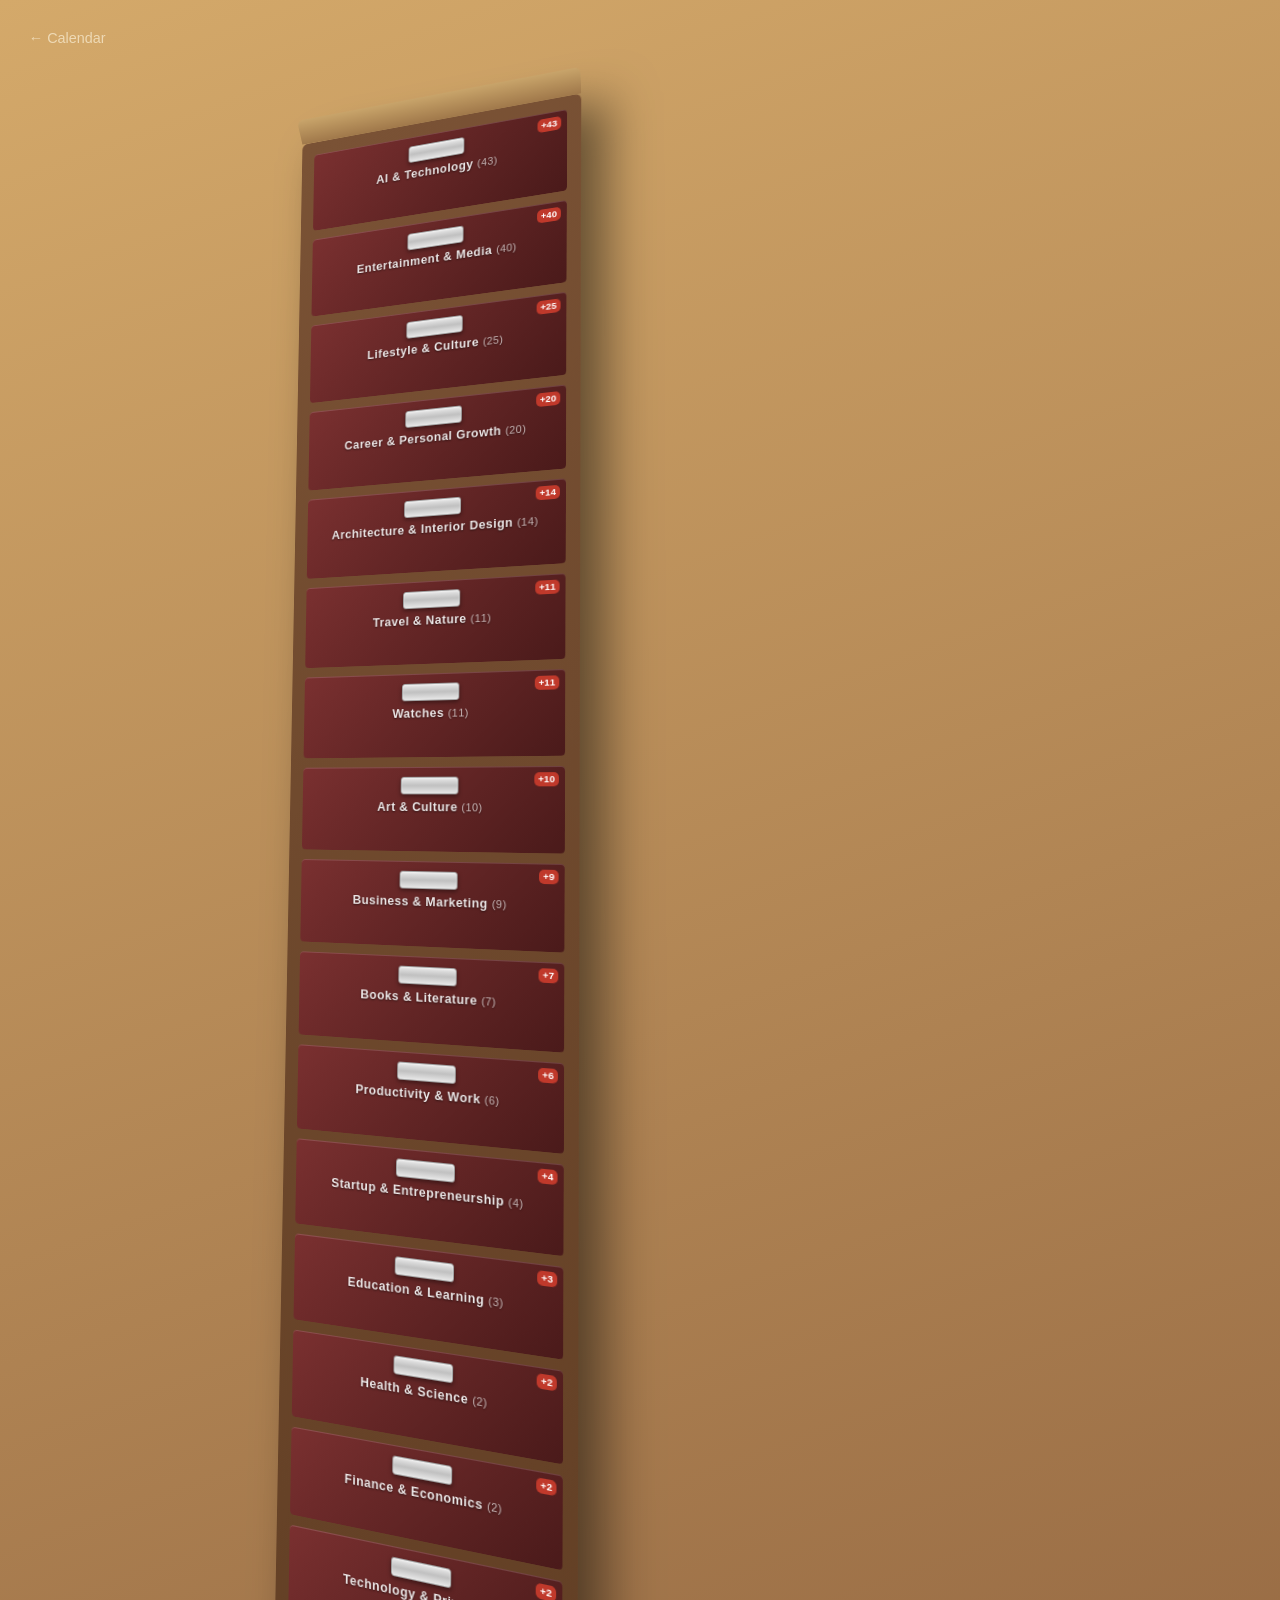
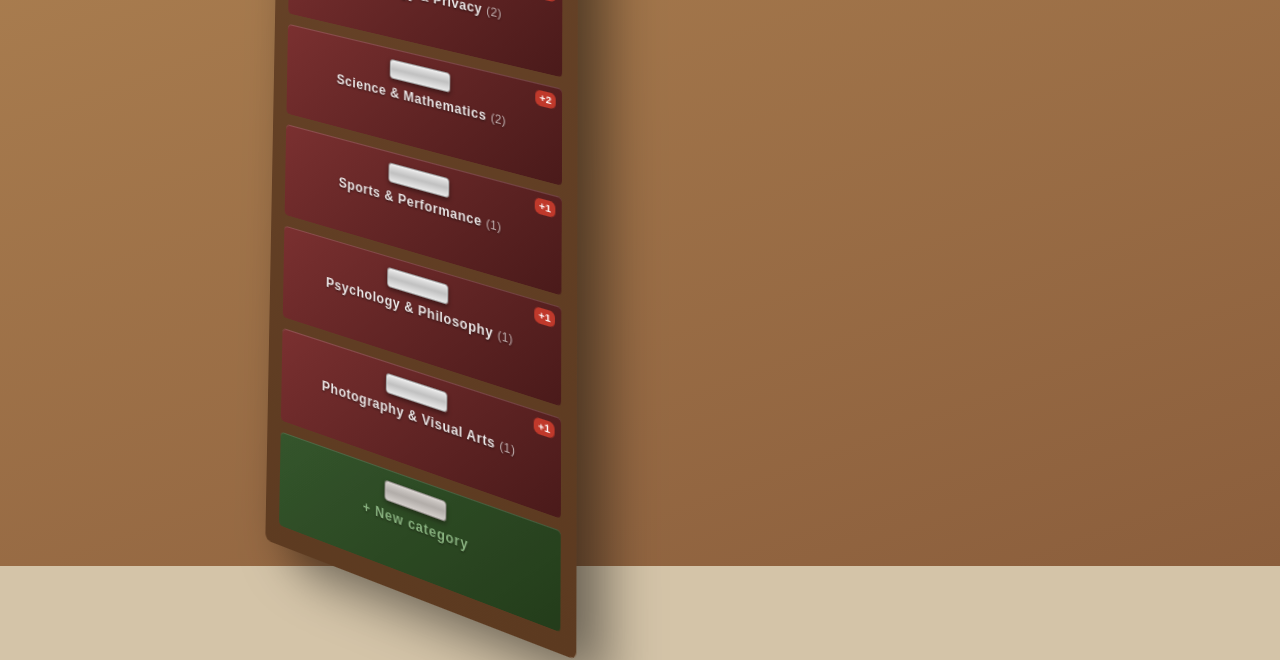
==== commit 5348685e: "new features" ====
--- a/categories.html
+++ b/categories.html
@@ -72,6 +72,21 @@
       const saveBtn = document.getElementById("catSaveBtn");
       saveBtn.addEventListener("click", downloadCategories);
 
+      // ── Category notification snapshot (localStorage diff) ──────────────────────
+      const _catSnap = JSON.parse(localStorage.getItem("category_snapshot") || "{}");
+      const CAT_NOTIFS = {};  // catName → { type: "new-cat"|"new-tweets"|"seen", count? }
+      for (const [cat, tweets] of Object.entries(CATS)) {
+        if (!(cat in _catSnap)) {
+          CAT_NOTIFS[cat] = { type: "new-cat", count: tweets.length };
+        } else {
+          const prevIds = new Set(_catSnap[cat]);
+          const newCount = tweets.filter(t => !prevIds.has(t.id)).length;
+          CAT_NOTIFS[cat] = newCount > 0
+            ? { type: "new-tweets", count: newCount }
+            : { type: "seen" };
+        }
+      }
+
       // ── Update drawer count label ─────────────────────────────────────────────
       function updateDrawerCount(catName) {
         cabinet.querySelectorAll(".drawer").forEach(d => {
@@ -82,11 +97,21 @@
         });
       }
 
+      // ── Mark a category as seen in localStorage ───────────────────────────────
+      function markCatSeen(cat, drawerEl) {
+        const snap = JSON.parse(localStorage.getItem("category_snapshot") || "{}");
+        snap[cat] = (CATS[cat] || []).map(t => t.id);
+        localStorage.setItem("category_snapshot", JSON.stringify(snap));
+        CAT_NOTIFS[cat] = { type: "seen" };
+        updateDrawerBadge(drawerEl, cat);
+      }
+
       // ── Select a category ────────────────────────────────────────────────────
       function selectCategory(cat, clickedDrawer) {
         document.querySelectorAll(".drawer").forEach(d => d.classList.remove("open"));
         clickedDrawer.classList.add("open");
         currentCat = cat;
+        markCatSeen(cat, clickedDrawer);
         panel.classList.add("visible");
         document.getElementById("catPanelEmpty").style.display = "none";
         contentEl.style.display      = "flex";
@@ -258,6 +283,12 @@
             if (currentCat === oldName) currentCat = newName;
             drawer.dataset.cat = newName;
 
+            // Keep localStorage snapshot and CAT_NOTIFS keys in sync with the renamed category
+            const _rSnap = JSON.parse(localStorage.getItem("category_snapshot") || "{}");
+            if (oldName in _rSnap) { _rSnap[newName] = _rSnap[oldName]; delete _rSnap[oldName]; }
+            localStorage.setItem("category_snapshot", JSON.stringify(_rSnap));
+            if (oldName in CAT_NOTIFS) { CAT_NOTIFS[newName] = CAT_NOTIFS[oldName]; delete CAT_NOTIFS[oldName]; }
+
             const newLabel = document.createElement("div");
             newLabel.className = "drawer-label";
             newLabel.textContent = newName;
@@ -284,6 +315,31 @@
         });
       }
 
+      // ── Update (or flip) the badge on an existing drawer element ─────────────
+      function updateDrawerBadge(drawerEl, cat) {
+        const notif = CAT_NOTIFS[cat];
+        let badge = drawerEl.querySelector(".drawer-badge");
+
+        if (!notif || notif.type === "seen") {
+          drawerEl.classList.remove("drawer-new");
+          if (badge) {
+            badge.className = "drawer-badge drawer-badge--seen";
+            badge.textContent = "\u2713";
+          }
+          return;
+        }
+        // new-cat or new-tweets — only show if count > 0
+        if (notif.count > 0) {
+          if (!badge) {
+            badge = document.createElement("div");
+            drawerEl.appendChild(badge);
+          }
+          badge.className = "drawer-badge drawer-badge--new";
+          badge.textContent = `+${notif.count}`;
+          if (notif.type === "new-cat") drawerEl.classList.add("drawer-new");
+        }
+      }
+
       // ── Build a real drawer DOM node with all event listeners ─────────────────
       function buildDrawer(cat) {
         const drawer = document.createElement("div");
@@ -314,6 +370,25 @@
 
         drawer.appendChild(front);
         drawer.appendChild(inner);
+
+        // Notification badge — appended as third child of drawer (above inner in paint order)
+        {
+          const notif = CAT_NOTIFS[cat];
+          if (notif) {
+            if ((notif.type === "new-cat" || notif.type === "new-tweets") && notif.count > 0) {
+              const badge = document.createElement("div");
+              badge.className = "drawer-badge drawer-badge--new";
+              badge.textContent = `+${notif.count}`;
+              drawer.appendChild(badge);
+              if (notif.type === "new-cat") drawer.classList.add("drawer-new");
+            } else if (notif.type === "seen") {
+              const badge = document.createElement("div");
+              badge.className = "drawer-badge drawer-badge--seen";
+              badge.textContent = "\u2713";
+              drawer.appendChild(badge);
+            }
+          }
+        }
 
         // Click opens panel (ignore clicks that originate on the handle)
         drawer.addEventListener("click", e => {
@@ -367,6 +442,19 @@
             CATS[targetCat].push(...CATS[src]);
             CATS[targetCat].sort((a, b) => (b.like_count || 0) - (a.like_count || 0));
             delete CATS[src];
+
+            // Sync localStorage: source entry deleted; recompute target's new-tweet count
+            const _mSnap = JSON.parse(localStorage.getItem("category_snapshot") || "{}");
+            delete _mSnap[src];
+            localStorage.setItem("category_snapshot", JSON.stringify(_mSnap));
+
+            const _tgtPrev = new Set(_mSnap[targetCat] || []);
+            const _newAfterMerge = CATS[targetCat].filter(t => !_tgtPrev.has(t.id)).length;
+            CAT_NOTIFS[targetCat] = _newAfterMerge > 0
+              ? { type: "new-tweets", count: _newAfterMerge }
+              : (targetCat in _mSnap ? { type: "seen" } : { type: "new-cat", count: CATS[targetCat].length });
+            delete CAT_NOTIFS[src];
+            updateDrawerBadge(drawer, targetCat);  // 'drawer' is the target element in this closure
 
             // Remove source drawer from DOM
             cabinet.querySelectorAll(".drawer").forEach(d => {
@@ -506,10 +594,12 @@
         return drawer;
       }
 
-      // ── Build all initial drawers ─────────────────────────────────────────────
-      Object.keys(CATS).forEach(cat => {
-        cabinet.appendChild(buildDrawer(cat));
-      });
+      // ── Build all initial drawers (sorted by tweet count descending) ────────────
+      Object.keys(CATS)
+        .sort((a, b) => (CATS[b] || []).length - (CATS[a] || []).length)
+        .forEach(cat => {
+          cabinet.appendChild(buildDrawer(cat));
+        });
 
       // ── Add the initial + drawer at the bottom ────────────────────────────────
       createAddDrawer();
@@ -518,7 +608,10 @@
 
     // ── Download categories.js ────────────────────────────────────────────────
     function downloadCategories() {
-      const json    = JSON.stringify(CATS, null, 2);
+      const sorted  = Object.fromEntries(
+        Object.entries(CATS).sort(([, a], [, b]) => b.length - a.length)
+      );
+      const json    = JSON.stringify(sorted, null, 2);
       const content = "// Auto-generated by categorize_bookmarks.py \u2014 do not edit manually.\nwindow.BOOKMARK_CATEGORIES = " + json + ";\n";
       const blob    = new Blob([content], { type: "application/javascript" });
       const url     = URL.createObjectURL(blob);
--- a/style.css
+++ b/style.css
@@ -849,6 +849,38 @@
   75%       { transform: translateX(4px); }
 }
 
+/* ── Drawer notification badges ── */
+.drawer-badge {
+  position: absolute;
+  top: 6px;
+  right: 6px;
+  font-family: Arial, Helvetica, sans-serif;
+  font-weight: bold;
+  pointer-events: none;
+  white-space: nowrap;
+  z-index: 10;
+}
+
+.drawer-badge--new {
+  background-color: #C0392B;
+  color: #fff;
+  font-size: 0.6rem;
+  padding: 1px 4px;
+  border-radius: 5px;
+  line-height: 1.3;
+}
+
+.drawer-badge--seen {
+  color: #27AE60;
+  font-size: 0.75rem;
+  line-height: 1;
+}
+
+/* ── Brand-new category drawer ── */
+.drawer.drawer-new .drawer-front {
+  background: linear-gradient(135deg, #7A3030, #4A1A1A);
+}
+
 /* ── Main layout: cabinet + panel ── */
 .cat-layout {
   display: flex;
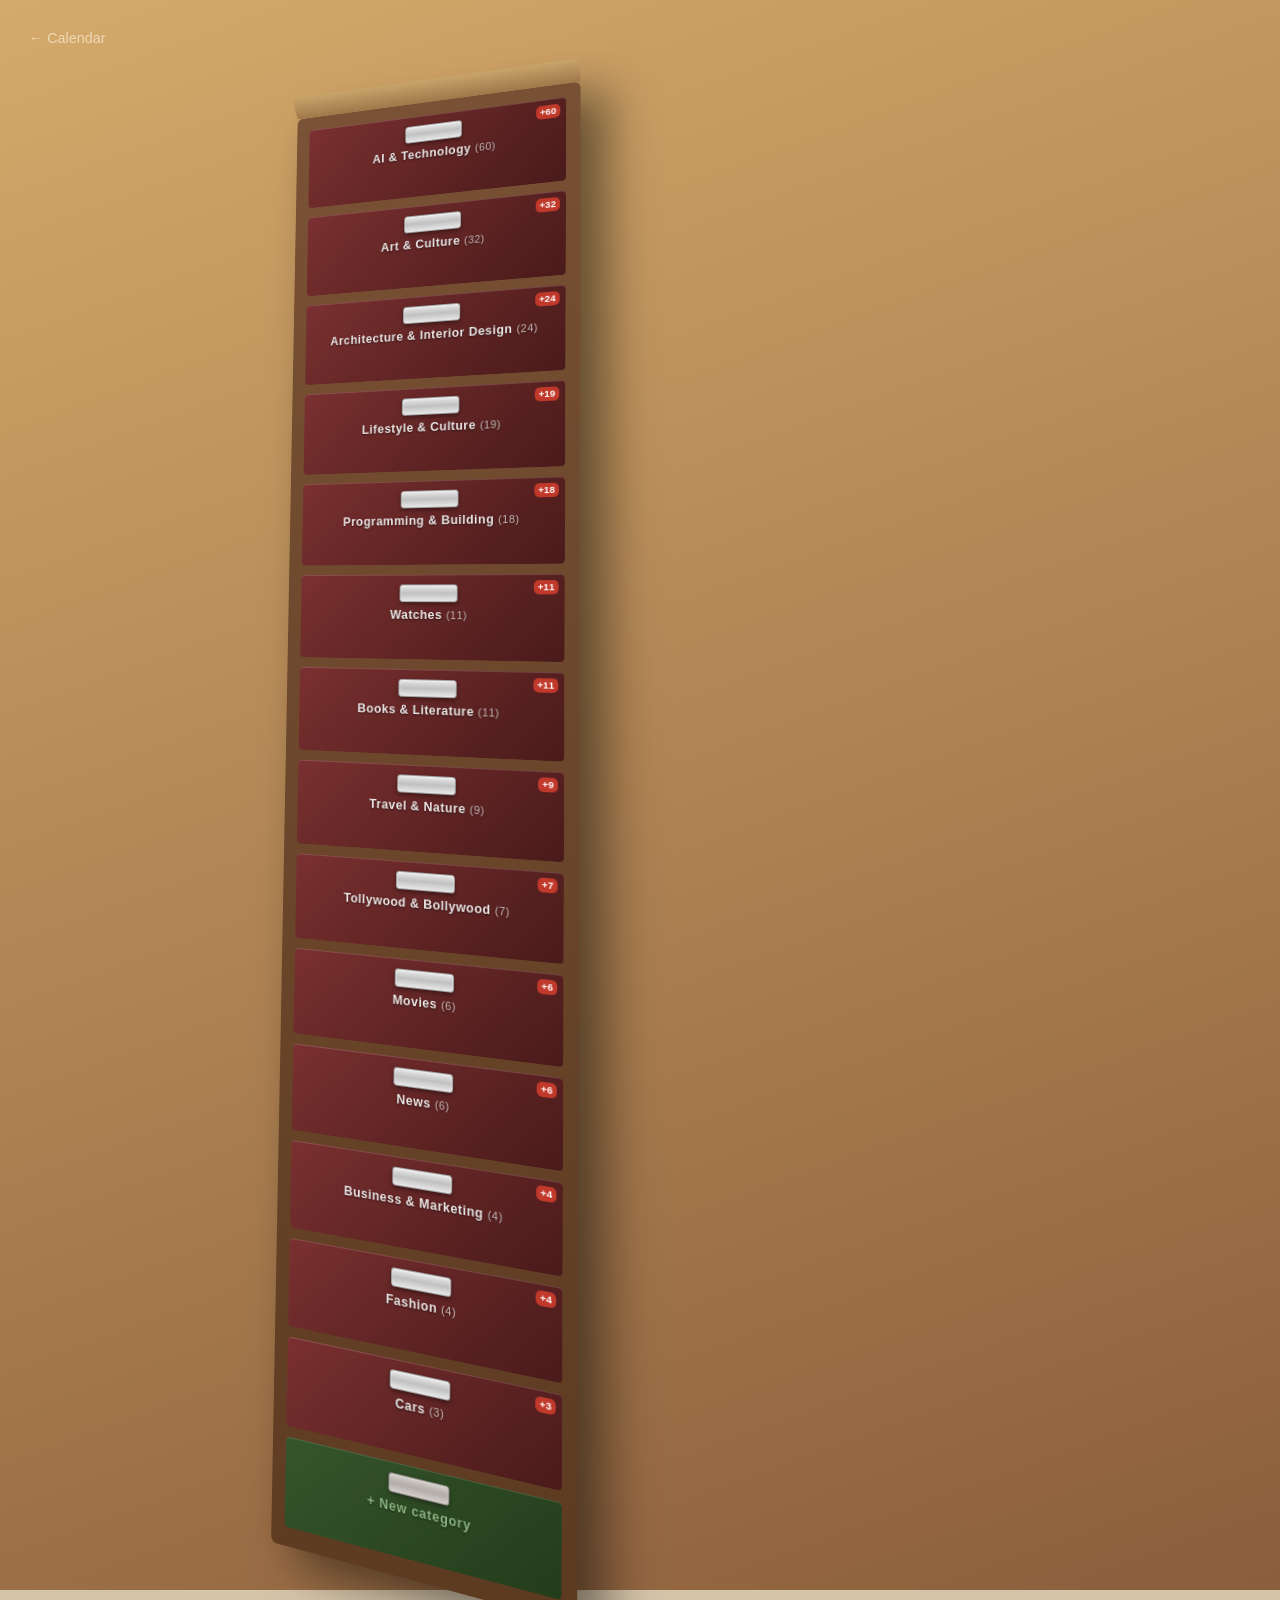
==== commit e429521f: "new categories and categorized properly" ====
--- a/categories.html
+++ b/categories.html
@@ -104,6 +104,16 @@
         localStorage.setItem("category_snapshot", JSON.stringify(snap));
         CAT_NOTIFS[cat] = { type: "seen" };
         updateDrawerBadge(drawerEl, cat);
+      }
+
+      // ── Deselect (close open drawer + hide panel) ────────────────────────────
+      function deselectCategory() {
+        if (!currentCat) return;
+        document.querySelectorAll(".drawer").forEach(d => d.classList.remove("open"));
+        panel.classList.remove("visible");
+        document.getElementById("catPanelEmpty").style.display = "";
+        contentEl.style.display = "none";
+        currentCat = null;
       }
 
       // ── Select a category ────────────────────────────────────────────────────
@@ -604,6 +614,10 @@
       // ── Add the initial + drawer at the bottom ────────────────────────────────
       createAddDrawer();
 
+      // ── Close open drawer when clicking whitespace ────────────────────────────
+      document.addEventListener("click", deselectCategory);
+      document.getElementById("catLayout").addEventListener("click", e => e.stopPropagation());
+
     } // end init()
 
     // ── Download categories.js ────────────────────────────────────────────────
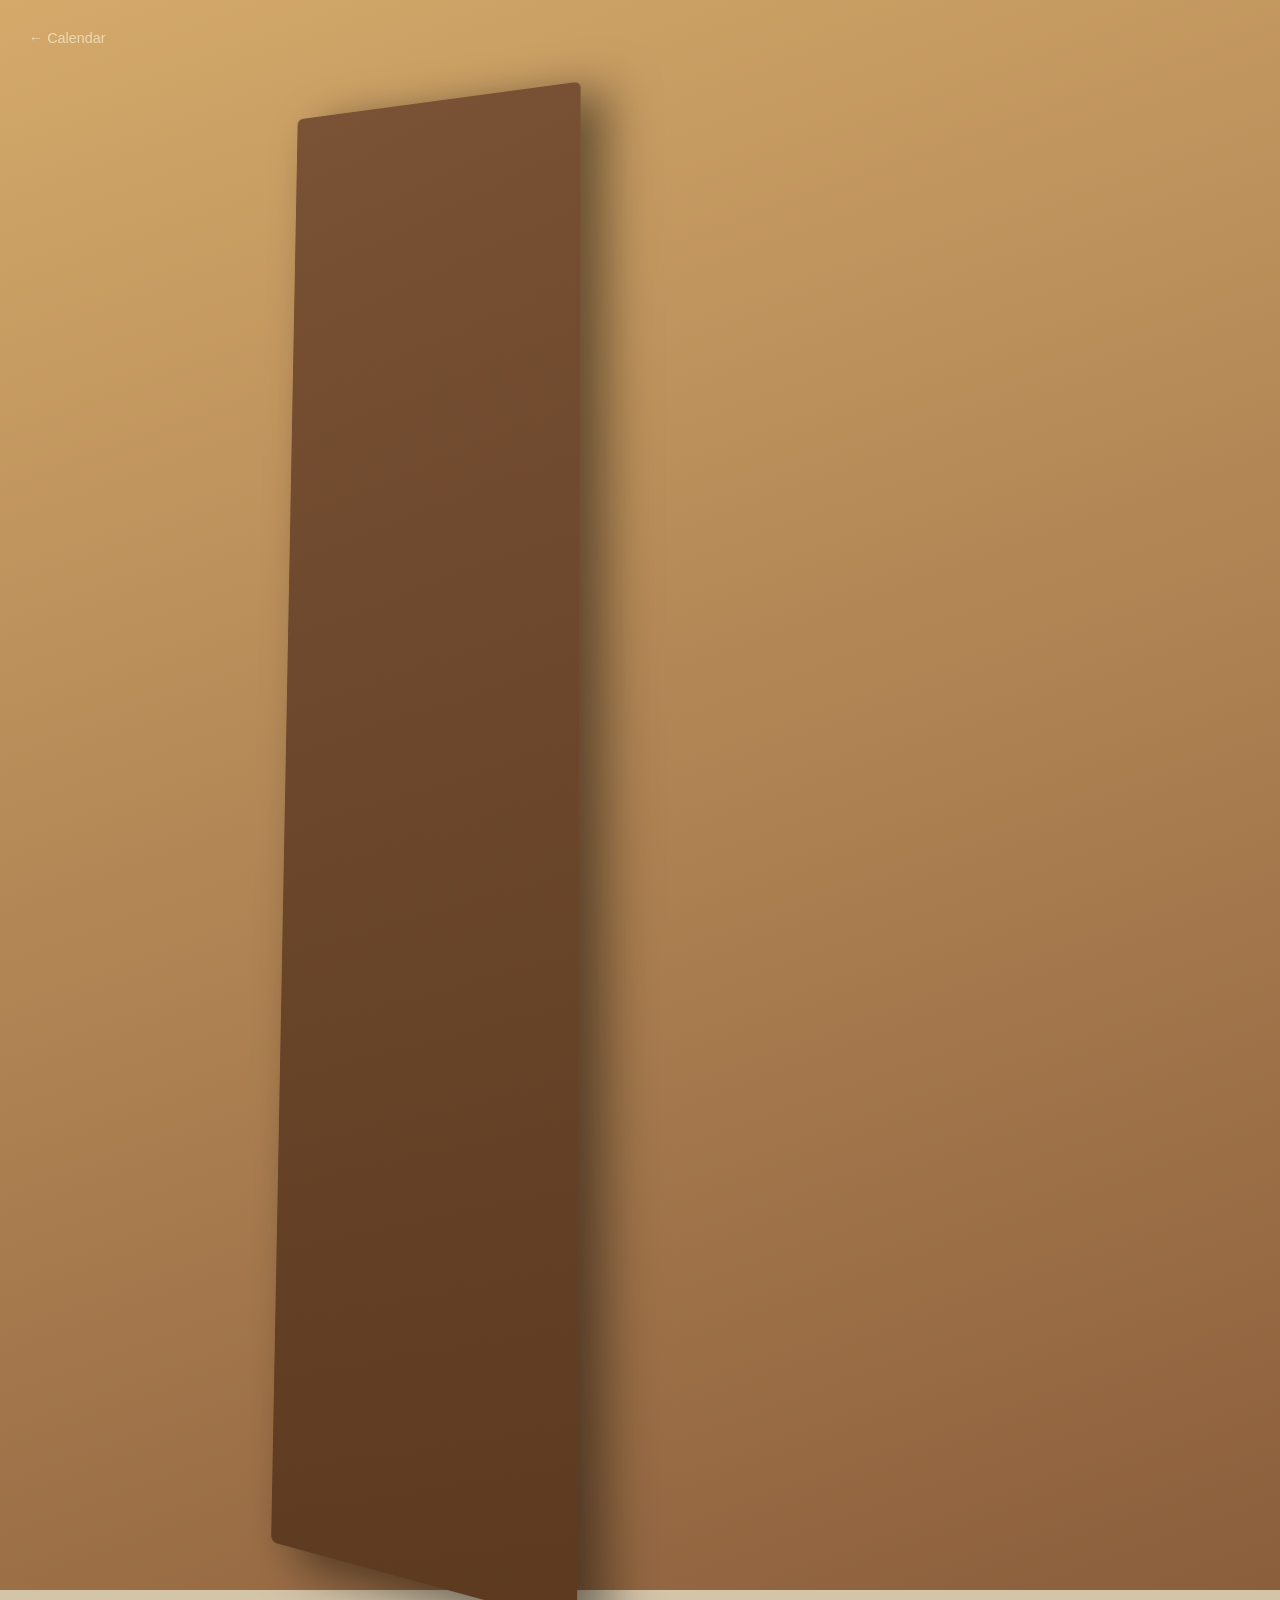
==== commit 29034a77: "added support for merging (instead of overwriting) for data.js for tweets" ====
--- a/categories.html
+++ b/categories.html
@@ -75,6 +75,7 @@
       // ── Category notification snapshot (localStorage diff) ──────────────────────
       const _catSnap = JSON.parse(localStorage.getItem("category_snapshot") || "{}");
       const CAT_NOTIFS = {};  // catName → { type: "new-cat"|"new-tweets"|"seen", count? }
+      const seenThisSession = new Set();
       for (const [cat, tweets] of Object.entries(CATS)) {
         if (!(cat in _catSnap)) {
           CAT_NOTIFS[cat] = { type: "new-cat", count: tweets.length };
@@ -121,16 +122,24 @@
         document.querySelectorAll(".drawer").forEach(d => d.classList.remove("open"));
         clickedDrawer.classList.add("open");
         currentCat = cat;
+
+        const newTweetIds = new Set();
+        if (!seenThisSession.has(cat)) {
+          const prevIds = new Set(_catSnap[cat] || []);
+          (CATS[cat] || []).filter(t => !prevIds.has(t.id)).forEach(t => newTweetIds.add(t.id));
+        }
+        seenThisSession.add(cat);
+
         markCatSeen(cat, clickedDrawer);
         panel.classList.add("visible");
         document.getElementById("catPanelEmpty").style.display = "none";
         contentEl.style.display      = "flex";
         contentEl.style.flexDirection = "column";
-        renderCards();
+        renderCards(newTweetIds);
       }
 
       // ── Render all tweet cards ───────────────────────────────────────────────
-      function renderCards() {
+      function renderCards(newTweetIds = new Set()) {
         const tweets = CATS[currentCat] || [];
         cardsEl.innerHTML = "";
         cardsEl.scrollTop = 0;
@@ -138,6 +147,7 @@
         tweets.forEach(tweet => {
           const card = document.createElement("div");
           card.className = "cat-card";
+          if (newTweetIds.has(tweet.id)) card.classList.add("cat-card--new");
           card.setAttribute("draggable", "true");
 
           card.addEventListener("dragstart", e => {
@@ -332,6 +342,7 @@
 
         if (!notif || notif.type === "seen") {
           drawerEl.classList.remove("drawer-new");
+          drawerEl.classList.remove("drawer-new-tweets");
           if (badge) {
             badge.className = "drawer-badge drawer-badge--seen";
             badge.textContent = "\u2713";
@@ -347,6 +358,7 @@
           badge.className = "drawer-badge drawer-badge--new";
           badge.textContent = `+${notif.count}`;
           if (notif.type === "new-cat") drawerEl.classList.add("drawer-new");
+          else if (notif.type === "new-tweets") drawerEl.classList.add("drawer-new-tweets");
         }
       }
 
@@ -391,6 +403,7 @@
               badge.textContent = `+${notif.count}`;
               drawer.appendChild(badge);
               if (notif.type === "new-cat") drawer.classList.add("drawer-new");
+              else if (notif.type === "new-tweets") drawer.classList.add("drawer-new-tweets");
             } else if (notif.type === "seen") {
               const badge = document.createElement("div");
               badge.className = "drawer-badge drawer-badge--seen";
--- a/style.css
+++ b/style.css
@@ -256,6 +256,13 @@
 .day-tile.density-high {
   background-color: #8B6914;
   color: var(--text-light);
+}
+
+.day-tile.tile-new {
+  background-color: rgba(192, 57, 43, 0.22);
+}
+.day-tile.tile-new.density-high {
+  background-color: rgba(192, 57, 43, 0.45);
 }
 
 /* ── Notification indicators ── */
@@ -469,6 +476,10 @@
   overflow-y: auto;
 }
 
+.page-front.page--new {
+  background-color: #EACBC2;
+}
+
 /* ── Slide animations ── */
 .page-front.slide-out-left  { animation: slideOutLeft  0.2s ease forwards; }
 .page-front.slide-out-right { animation: slideOutRight 0.2s ease forwards; }
@@ -879,6 +890,10 @@
 /* ── Brand-new category drawer ── */
 .drawer.drawer-new .drawer-front {
   background: linear-gradient(135deg, #7A3030, #4A1A1A);
+}
+
+.drawer.drawer-new-tweets .drawer-front {
+  background: linear-gradient(135deg, #8B3A2A, #5A1F14);
 }
 
 /* ── Main layout: cabinet + panel ── */
@@ -1084,6 +1099,11 @@
   overflow-y: auto;
 }
 
+.cat-card.cat-card--new {
+  border-left: 3px solid var(--header-red);
+  background: rgba(192, 57, 43, 0.07);
+}
+
 .cat-card[draggable="true"] { cursor: grab; }
 
 .drawer.drag-over .drawer-front {
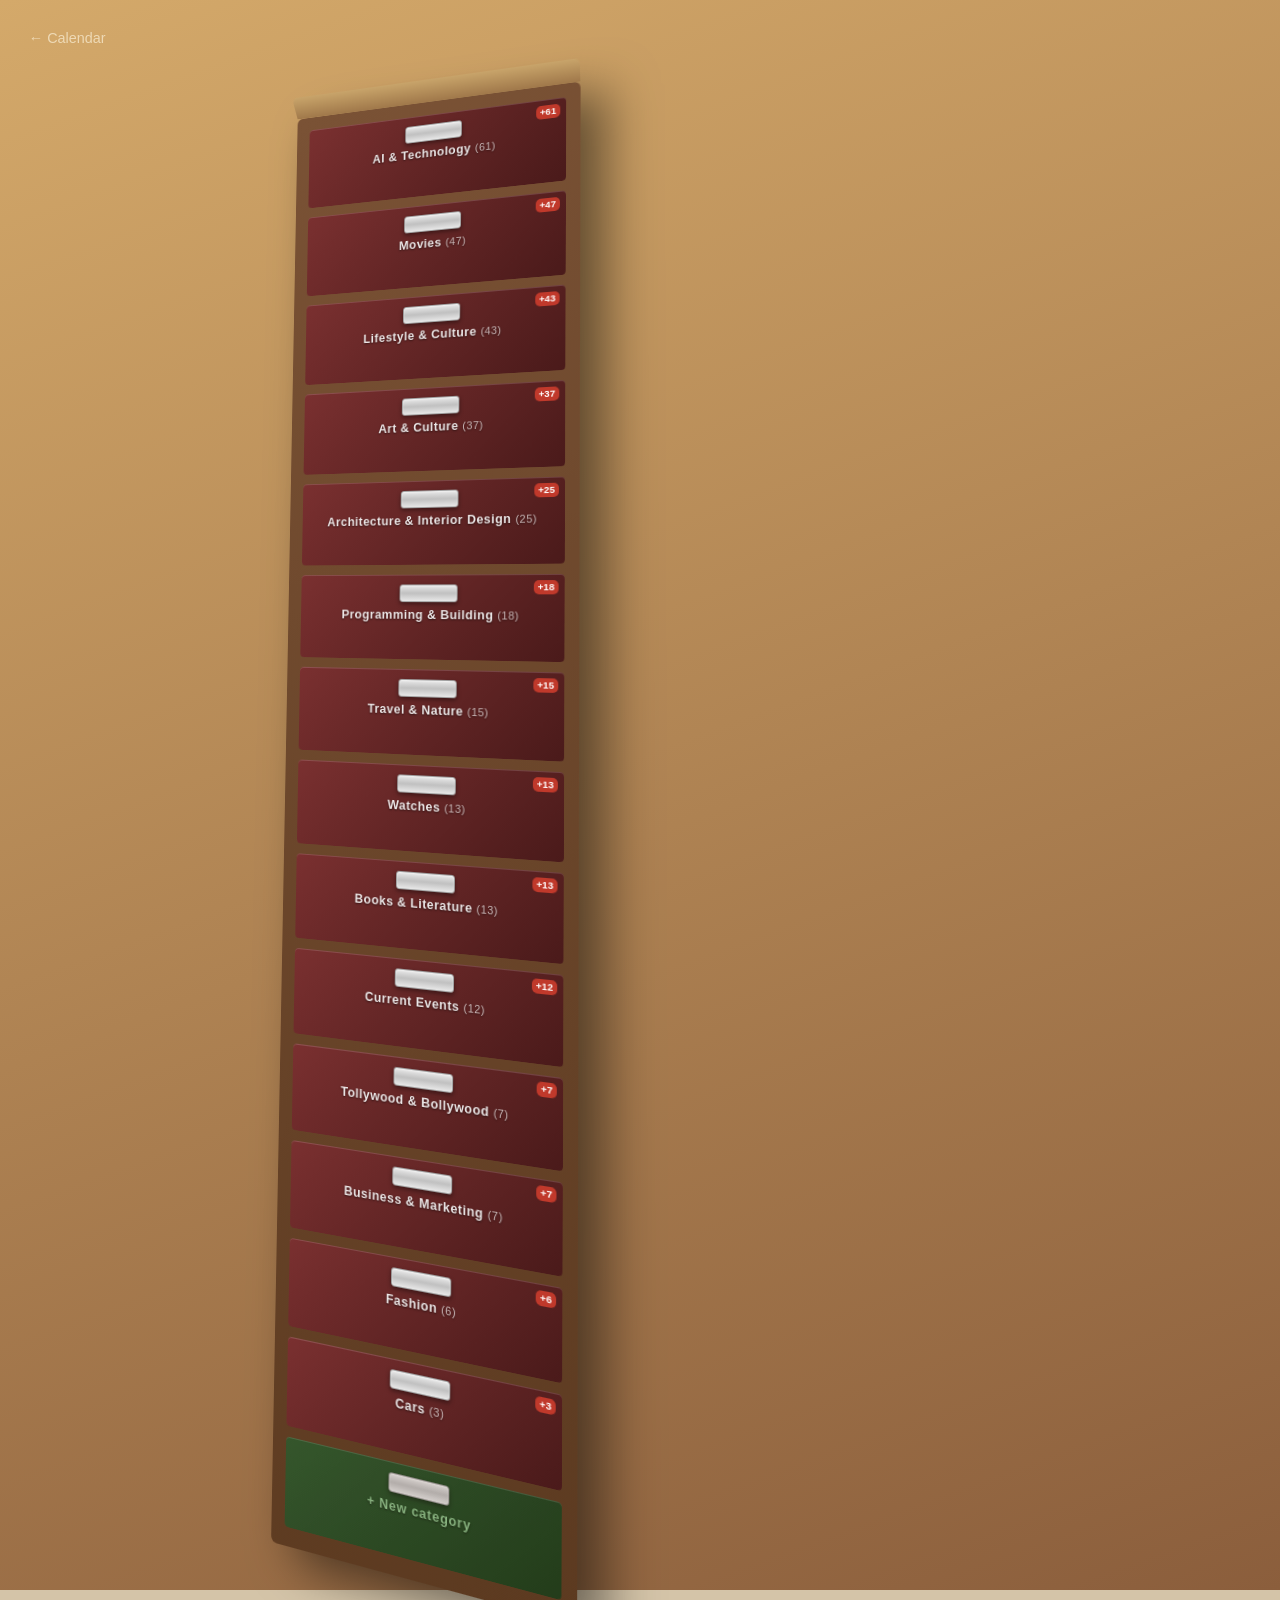
==== commit d2ab4703: "stage 1 of integrating tiktok" ====
--- a/categories.html
+++ b/categories.html
@@ -261,7 +261,7 @@
           link.href        = tweet.url;
           link.target      = "_blank";
           link.rel         = "noopener noreferrer";
-          link.textContent = "View on X \u2192";
+          link.textContent = "View Original \u2192";
 
           footer.appendChild(stats);
           footer.appendChild(link);
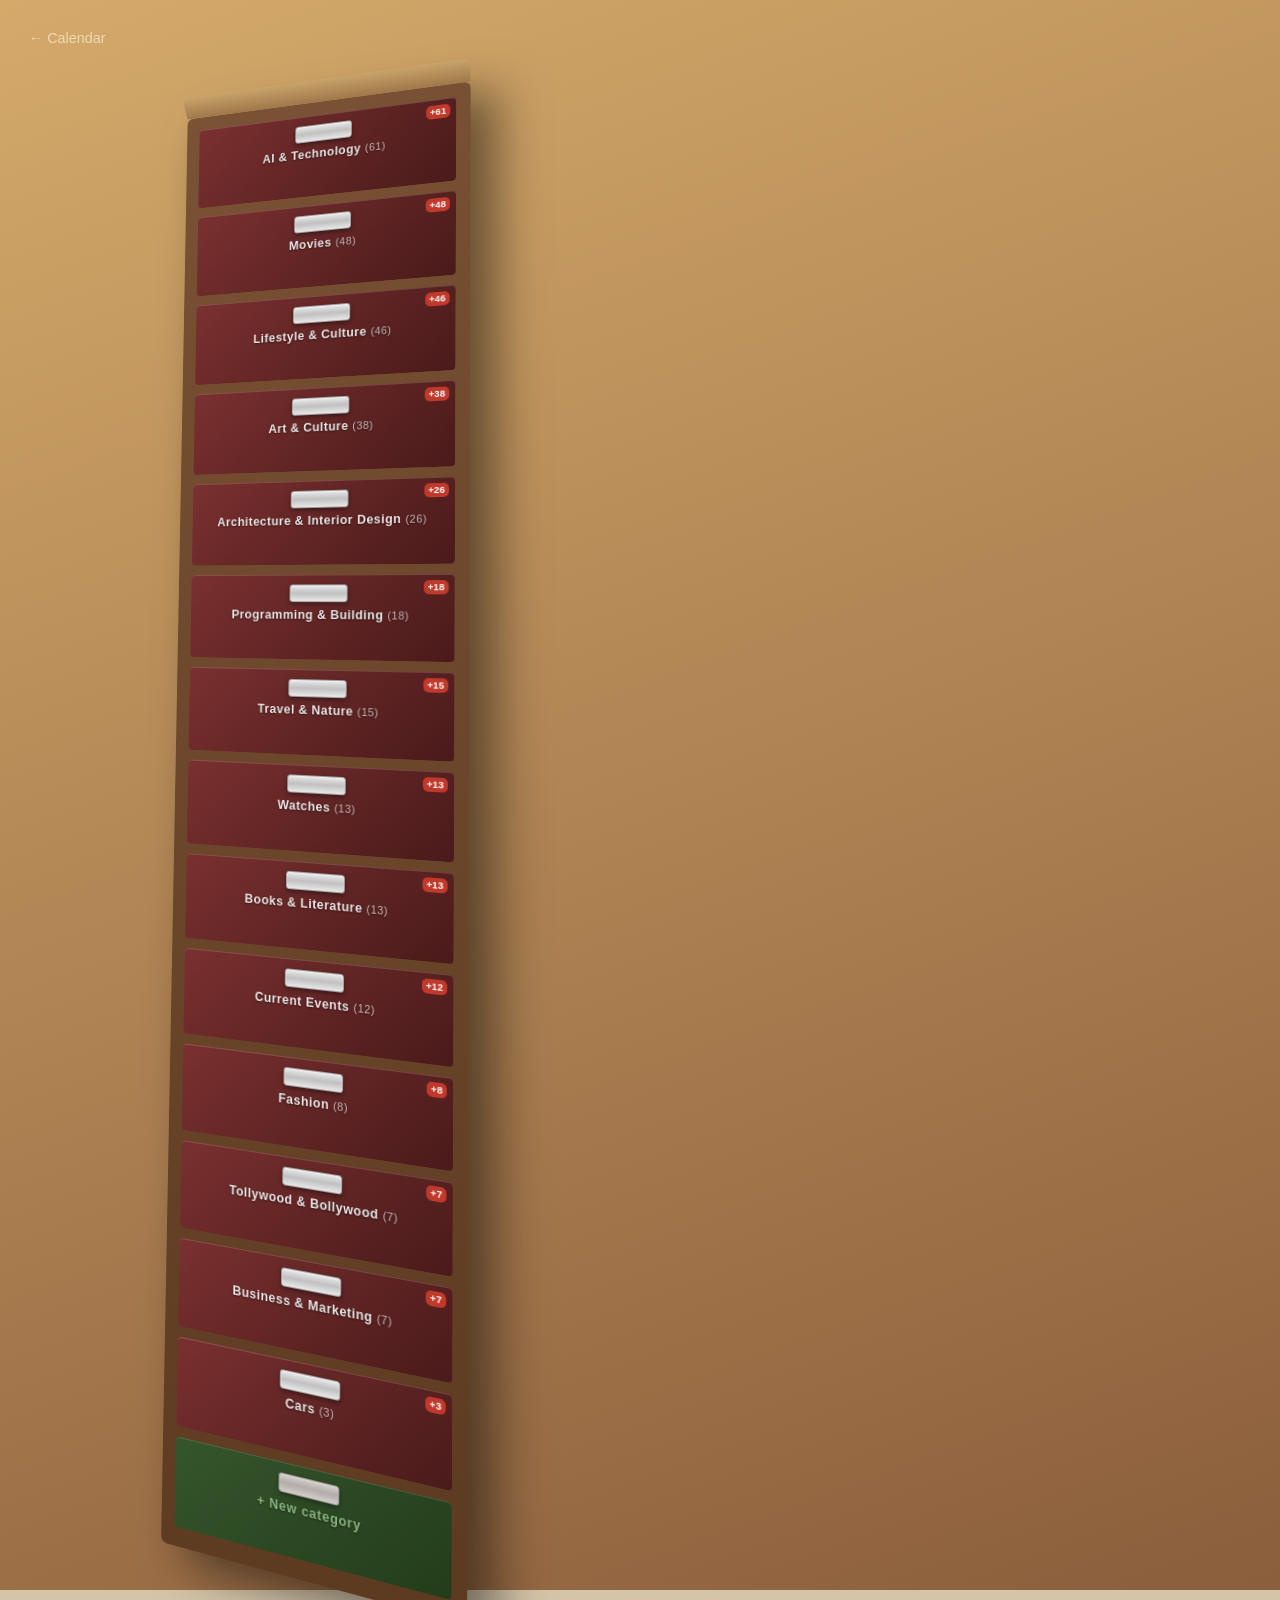
==== commit 7cda2aa0: "brinigng in tiktoks to categories.html; made panes bigger" ====
--- a/categories.html
+++ b/categories.html
@@ -201,17 +201,18 @@
           card.appendChild(author);
 
           // Tweet text
+          const hasMedia = tweet.images && tweet.images.length > 0;
           const text = document.createElement("div");
-          text.className = "cat-card-text";
+          text.className = hasMedia ? "cat-card-text" : "cat-card-text cat-card-text--full";
           text.textContent = tweet.text;
           card.appendChild(text);
 
           // Media (images / videos / GIFs)
-          if (tweet.images && tweet.images.length > 0) {
+          if (hasMedia) {
             const mediaDiv = document.createElement("div");
             mediaDiv.className = "cat-card-images";
 
-            tweet.images.slice(0, 2).forEach(img => {
+            function buildMediaWrapper(img) {
               const wrapper = document.createElement("div");
               wrapper.className = "cat-card-media-wrapper";
 
@@ -241,8 +242,67 @@
                 wrapper.appendChild(imgEl);
               }
 
-              mediaDiv.appendChild(wrapper);
-            });
+              return wrapper;
+            }
+
+            if (tweet.images.length <= 2) {
+              // Few enough to show side by side, unchanged from before.
+              tweet.images.forEach(img => mediaDiv.appendChild(buildMediaWrapper(img)));
+            } else {
+              // TikTok photo posts (and any 3+ image post) \u2014 page through one at a
+              // time instead of silently dropping everything past the 2nd image.
+              let mediaIdx = 0;
+
+              function renderMedia() {
+                mediaDiv.innerHTML = "";
+                const wrapper = buildMediaWrapper(tweet.images[mediaIdx]);
+
+                if (tweet.audio_url) {
+                  const audio = document.createElement("audio");
+                  audio.src      = tweet.audio_url;
+                  audio.muted    = true;
+                  audio.loop     = true;
+                  audio.autoplay = true;
+                  wrapper.addEventListener("mouseenter", () => { audio.muted = false; });
+                  wrapper.addEventListener("mouseleave", () => { audio.muted = true; });
+                  wrapper.appendChild(audio);
+
+                  const audioHint = document.createElement("div");
+                  audioHint.className   = "cat-card-video-hint";
+                  audioHint.textContent = "\u266A hover for audio";
+                  wrapper.appendChild(audioHint);
+                }
+
+                const prevBtn = document.createElement("button");
+                prevBtn.className = "cat-card-media-nav cat-card-media-prev";
+                prevBtn.textContent = "\u2039";
+                prevBtn.addEventListener("click", (e) => {
+                  e.stopPropagation();
+                  mediaIdx = (mediaIdx - 1 + tweet.images.length) % tweet.images.length;
+                  renderMedia();
+                });
+
+                const nextBtn = document.createElement("button");
+                nextBtn.className = "cat-card-media-nav cat-card-media-next";
+                nextBtn.textContent = "\u203A";
+                nextBtn.addEventListener("click", (e) => {
+                  e.stopPropagation();
+                  mediaIdx = (mediaIdx + 1) % tweet.images.length;
+                  renderMedia();
+                });
+
+                const counter = document.createElement("div");
+                counter.className   = "cat-card-media-counter";
+                counter.textContent = `${mediaIdx + 1} / ${tweet.images.length}`;
+
+                wrapper.appendChild(prevBtn);
+                wrapper.appendChild(nextBtn);
+                wrapper.appendChild(counter);
+                mediaDiv.appendChild(wrapper);
+              }
+
+              renderMedia();
+            }
 
             card.appendChild(mediaDiv);
           }
@@ -463,7 +523,7 @@
             const src = dragState.sourceCategory;
 
             CATS[targetCat].push(...CATS[src]);
-            CATS[targetCat].sort((a, b) => (b.like_count || 0) - (a.like_count || 0));
+            CATS[targetCat].sort((a, b) => recencyKey(b).localeCompare(recencyKey(a)));
             delete CATS[src];
 
             // Sync localStorage: source entry deleted; recompute target's new-tweet count
@@ -506,7 +566,7 @@
           if (srcIdx === -1) return;
           const [tweet] = CATS[sourceCategory].splice(srcIdx, 1);
 
-          const insertIdx = CATS[targetCat].findIndex(t => (t.like_count || 0) < (tweet.like_count || 0));
+          const insertIdx = CATS[targetCat].findIndex(t => recencyKey(t) < recencyKey(tweet));
           if (insertIdx === -1) {
             CATS[targetCat].push(tweet);
           } else {
@@ -665,6 +725,12 @@
         month: "short", day: "numeric", year: "numeric"
       });
     }
+
+    // added_at (when we fetched it) if present, else created_at (when it was
+    // originally posted) — same fallback convention as categorize_*.py's sort.
+    function recencyKey(t) {
+      return t.added_at || t.created_at || "";
+    }
   </script>
 
 </body>
--- a/style.css
+++ b/style.css
@@ -618,6 +618,46 @@
   opacity: 0;
 }
 
+.tweet-media-nav {
+  position: absolute;
+  top: 50%;
+  transform: translateY(-50%);
+  background: rgba(0, 0, 0, 0.45);
+  color: #fff;
+  border: none;
+  width: 28px;
+  height: 28px;
+  border-radius: 50%;
+  font-size: 1.2rem;
+  line-height: 1;
+  cursor: pointer;
+  opacity: 0;
+  transition: opacity 0.15s;
+  display: flex;
+  align-items: center;
+  justify-content: center;
+}
+
+.tweet-image-wrapper:hover .tweet-media-nav {
+  opacity: 1;
+}
+
+.tweet-media-prev { left: 8px; }
+.tweet-media-next { right: 8px; }
+
+.tweet-media-counter {
+  position: absolute;
+  top: 6px;
+  right: 6px;
+  background: rgba(0, 0, 0, 0.55);
+  color: #fff;
+  font-size: 0.68rem;
+  font-family: Arial, Helvetica, sans-serif;
+  padding: 2px 6px;
+  border-radius: 3px;
+  pointer-events: none;
+}
+
 .tweet-footer {
   display: flex;
   justify-content: space-between;
@@ -1014,7 +1054,7 @@
 
 /* ── Right panel ── */
 .cat-panel {
-  width: 380px;
+  width: 600px;
   opacity: 0;
   transform: translateX(16px);
   transition: opacity 0.3s, transform 0.3s;
@@ -1092,7 +1132,7 @@
   padding: 0.85rem 1rem;
   border-left: 3px solid var(--header-red);
   box-shadow: 0 4px 14px rgba(0, 0, 0, 0.22);
-  height: calc((100vh - 8rem) / 2);
+  height: calc((100vh - 8rem) / 1.3);
   flex-shrink: 0;
   display: flex;
   flex-direction: column;
@@ -1134,7 +1174,16 @@
   color: var(--text-primary);
   font-family: Georgia, serif;
   margin-bottom: 0.45rem;
+  max-height: 4.5rem;
   overflow-y: auto;
+  flex-shrink: 0;
+}
+
+/* No media on this card — nothing else competes for space, so let text fill
+   the pane instead of staying capped at a few lines. */
+.cat-card-text--full {
+  max-height: none;
+  flex: 1;
 }
 
 /* ── Card images / videos ── */
@@ -1181,6 +1230,46 @@
 
 .cat-card-media-wrapper:hover .cat-card-video-hint {
   opacity: 0;
+}
+
+.cat-card-media-nav {
+  position: absolute;
+  top: 50%;
+  transform: translateY(-50%);
+  background: rgba(0, 0, 0, 0.45);
+  color: #fff;
+  border: none;
+  width: 22px;
+  height: 22px;
+  border-radius: 50%;
+  font-size: 1rem;
+  line-height: 1;
+  cursor: pointer;
+  opacity: 0;
+  transition: opacity 0.15s;
+  display: flex;
+  align-items: center;
+  justify-content: center;
+}
+
+.cat-card-media-wrapper:hover .cat-card-media-nav {
+  opacity: 1;
+}
+
+.cat-card-media-prev { left: 4px; }
+.cat-card-media-next { right: 4px; }
+
+.cat-card-media-counter {
+  position: absolute;
+  top: 4px;
+  right: 4px;
+  background: rgba(0, 0, 0, 0.55);
+  color: #fff;
+  font-size: 0.6rem;
+  font-family: Arial, Helvetica, sans-serif;
+  padding: 1px 5px;
+  border-radius: 3px;
+  pointer-events: none;
 }
 
 .cat-card-footer {
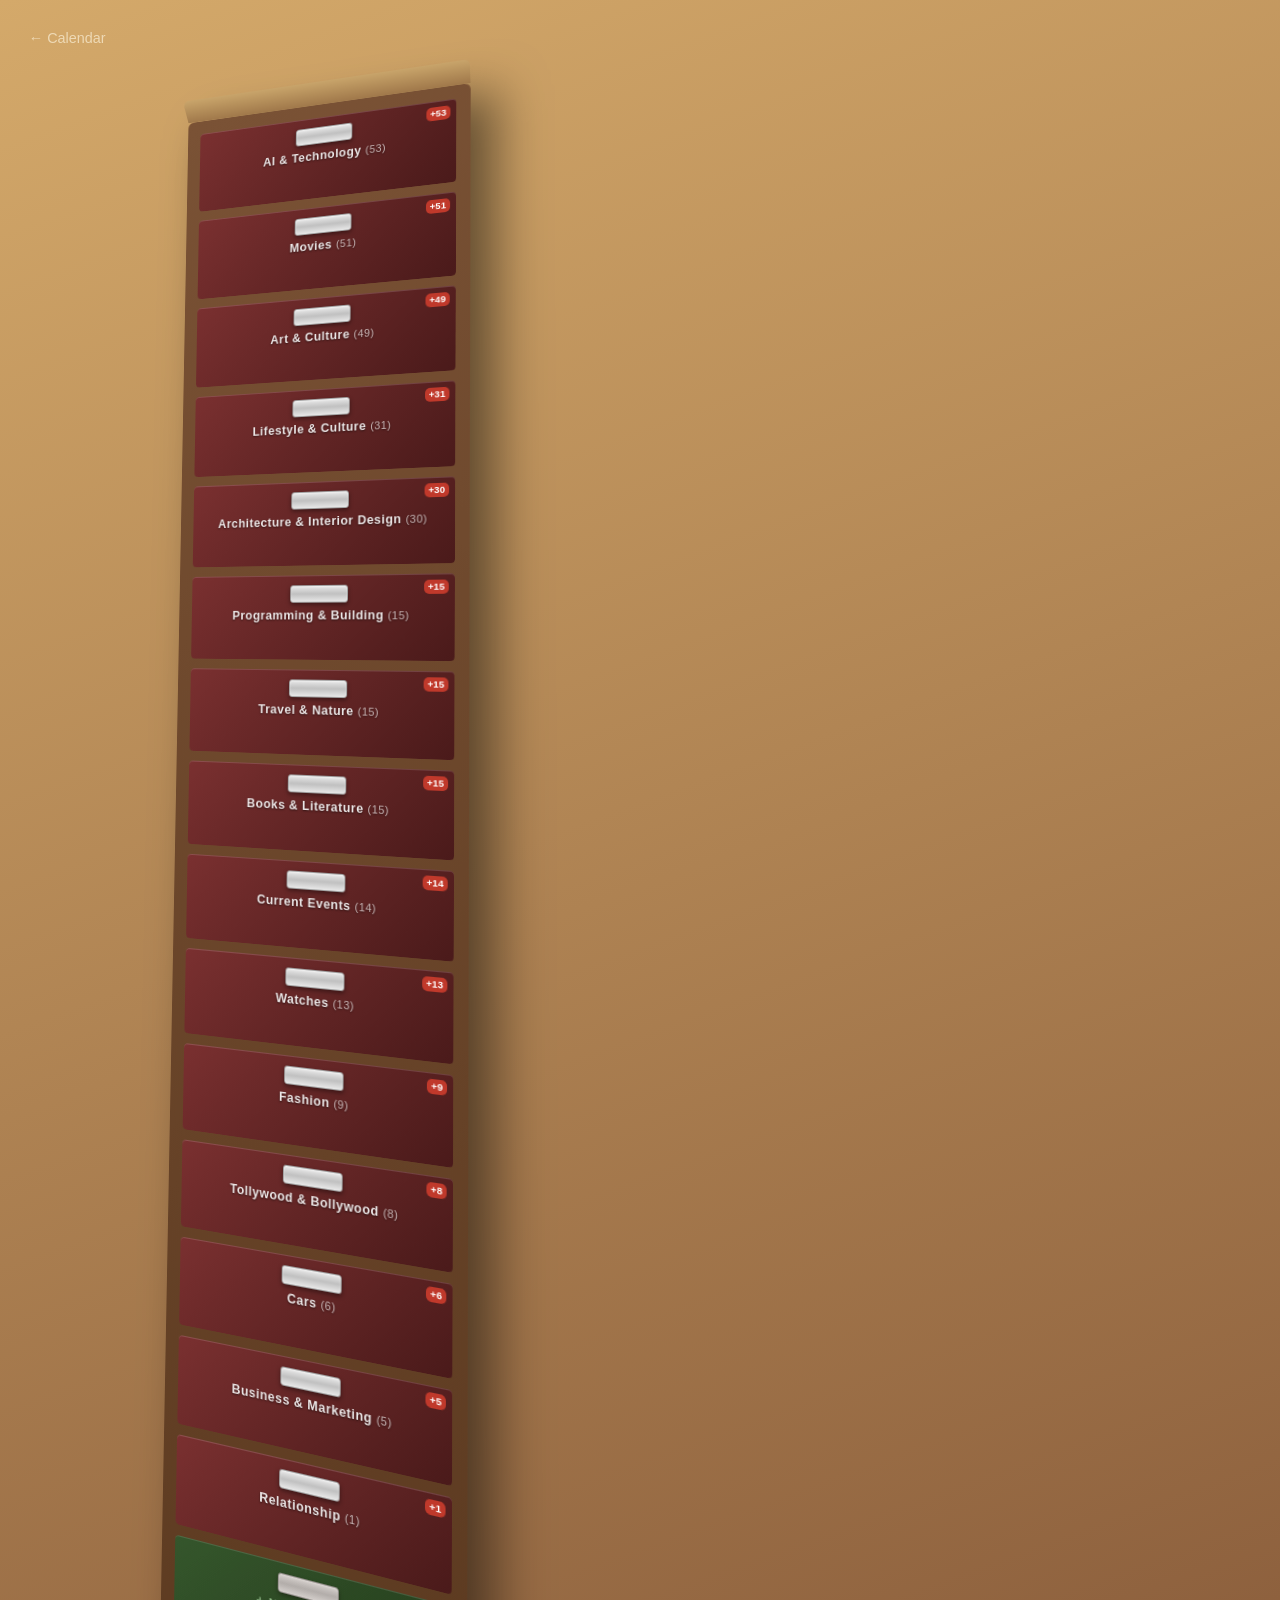
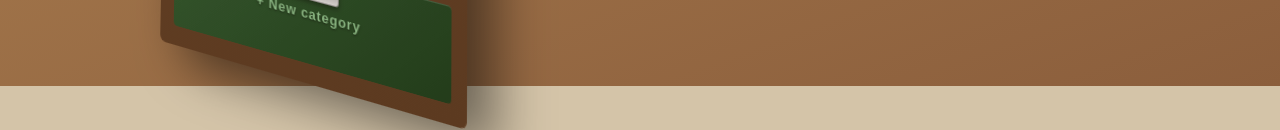
==== commit d8d55604: "added new categories.js" ====
--- a/categories.html
+++ b/categories.html
@@ -226,6 +226,25 @@
                 video.autoplay  = true;
                 video.addEventListener("mouseenter", () => { video.muted = false; });
                 video.addEventListener("mouseleave", () => { video.muted = true; });
+
+                // Click to pause/resume (from wherever it left off — native
+                // video behavior). Debounced so a double-click (which fires two
+                // click events first) doesn't toggle play/pause on its way to
+                // the wrapper's dblclick cover/contain toggle below.
+                let clickTimer = null;
+                video.addEventListener("click", (e) => {
+                  e.stopPropagation();
+                  if (clickTimer) {
+                    clearTimeout(clickTimer);
+                    clickTimer = null;
+                    return;
+                  }
+                  clickTimer = setTimeout(() => {
+                    clickTimer = null;
+                    if (video.paused) video.play(); else video.pause();
+                  }, 250);
+                });
+
                 wrapper.appendChild(video);
 
                 const hint = document.createElement("div");
@@ -241,6 +260,12 @@
                 imgEl.loading = "lazy";
                 wrapper.appendChild(imgEl);
               }
+
+              // Double-click to see the whole image/video un-cropped (object-fit:
+              // contain) instead of filling the frame (object-fit: cover, default).
+              wrapper.addEventListener("dblclick", () => {
+                wrapper.classList.toggle("cat-card-media-wrapper--contain");
+              });
 
               return wrapper;
             }
--- a/style.css
+++ b/style.css
@@ -563,6 +563,18 @@
   max-height: 280px;
   overflow: hidden;
   background-color: var(--bg-page);
+  cursor: zoom-in;
+}
+
+/* Double-click toggles this — shows the whole image/video un-cropped instead
+   of filling the frame. Letterbox gaps show the wrapper's own background. */
+.tweet-image-wrapper--contain {
+  cursor: zoom-out;
+}
+
+.tweet-image-wrapper--contain .tweet-image,
+.tweet-image-wrapper--contain .tweet-video {
+  object-fit: contain;
 }
 
 /* Single image: full width */
@@ -1204,6 +1216,7 @@
   position: relative;
   border-radius: 3px;
   background: var(--bg-page);
+  cursor: zoom-in;
 }
 
 .cat-card-media-wrapper img,
@@ -1212,6 +1225,17 @@
   height: 100%;
   object-fit: cover;
   display: block;
+}
+
+/* Double-click toggles this — shows the whole image/video un-cropped instead
+   of filling the frame. Letterbox gaps show the wrapper's own background. */
+.cat-card-media-wrapper--contain {
+  cursor: zoom-out;
+}
+
+.cat-card-media-wrapper--contain img,
+.cat-card-media-wrapper--contain video {
+  object-fit: contain;
 }
 
 .cat-card-video-hint {
